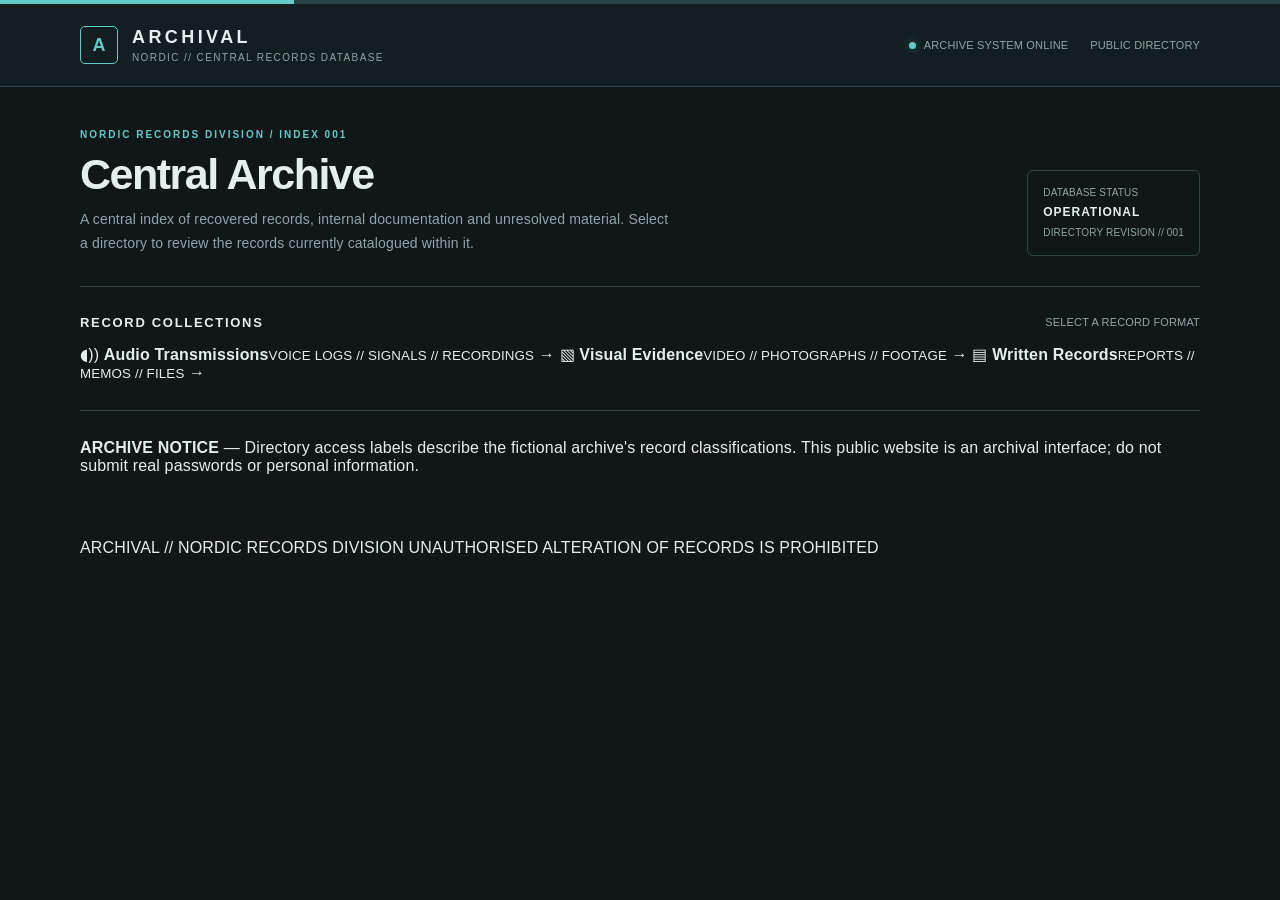
==== index.html @ d8615ce1 "Replace directory cards with media collections" ====
<!doctype html>
<html lang="en">
<head>
  <meta charset="utf-8">
  <meta name="viewport" content="width=device-width, initial-scale=1">
  <meta name="theme-color" content="#10191c">
  <meta name="description" content="ARCHIVAL — Nordic Central Records Database.">
  <title>ARCHIVAL — Nordic Central Records</title>
  <style>
    :root {
      color-scheme: dark;
      --bg: #101719;
      --panel: #172326;
      --panel-2: #1c2b2e;
      --line: #304447;
      --text: #e5eeee;
      --muted: #91a5a6;
      --cyan: #65c9c5;
      --cyan-soft: #a0e2dc;
      --red: #c96d68;
      --amber: #c7a875;
      --radius: 9px;
      font-family: Inter, "Segoe UI", Arial, sans-serif;
    }
    * { box-sizing: border-box; }
    body {
      margin: 0;
      min-height: 100vh;
      background: var(--bg);
      color: var(--text);
      letter-spacing: .01em;
    }
    a { color: inherit; text-decoration: none; }
    .topline { height: 4px; background: linear-gradient(90deg, var(--cyan) 0 23%, #284447 23% 100%); }
    header {
      border-bottom: 1px solid var(--line);
      background: #131e21;
    }
    .header-inner, main, footer { width: min(1120px, calc(100% - 44px)); margin: 0 auto; }
    .header-inner {
      min-height: 82px; display: flex; align-items: center;
      justify-content: space-between; gap: 24px;
    }
    .brand { display: flex; align-items: center; gap: 14px; }
    .brand-mark {
      width: 38px; height: 38px; display: grid; place-items: center;
      border: 1px solid var(--cyan); color: var(--cyan);
      font-size: 18px; font-weight: 700; border-radius: 5px;
    }
    .brand-name { font-size: 18px; font-weight: 700; letter-spacing: .19em; }
    .brand-sub { margin-top: 4px; color: var(--muted); font-size: 10px; letter-spacing: .14em; }
    .header-meta { display: flex; align-items: center; gap: 22px; color: var(--muted); font-size: 11px; }
    .status-dot { display: inline-block; width: 7px; height: 7px; border-radius: 50%; background: var(--cyan); margin-right: 8px; box-shadow: 0 0 8px #65c9c566; }
    main { padding: 42px 0 64px; }
    .eyebrow { color: var(--cyan); font-size: 10px; font-weight: 700; letter-spacing: .2em; text-transform: uppercase; }
    .intro { display: flex; justify-content: space-between; align-items: end; gap: 30px; margin-bottom: 30px; }
    h1 { margin: 10px 0 9px; font-size: clamp(30px, 5vw, 43px); font-weight: 600; letter-spacing: -.035em; }
    .intro p { max-width: 600px; margin: 0; color: var(--muted); font-size: 14px; line-height: 1.7; }
    .index-stamp { min-width: 155px; padding: 13px 15px; border: 1px solid var(--line); border-radius: 6px; color: var(--muted); font-size: 10px; line-height: 1.8; }
    .index-stamp strong { display: block; color: var(--text); font-size: 12px; letter-spacing: .08em; }
    .rule { height: 1px; background: var(--line); margin: 28px 0; }
    .section-heading { display: flex; justify-content: space-between; align-items: center; gap: 20px; margin-bottom: 15px; }
    h2 { margin: 0; font-size: 13px; font-weight: 650; letter-spacing: .13em; text-transform: uppercase; }
    .section-note { color: var(--muted); font-size: 11px; }
    @media (max-width: 760px) {
      .intro { align-items: start; flex-direction: column; }
      .format-grid { grid-template-columns: 1fr; }
      .header-meta { gap: 10px; }
      .header-meta .meta-extra { display: none; }
    }
    @media (max-width: 440px) {
      .header-inner, main, footer { width: min(100% - 28px, 1120px); }
      .header-inner { min-height: 72px; }
      .brand-name { font-size: 15px; }
      .brand-sub { font-size: 8px; }
      main { padding-top: 30px; }
      footer { flex-direction: column; }
    }
  </style>
</head>
<body>
  <div class="topline"></div>
  <header>
    <div class="header-inner">
      <a class="brand" href="./" aria-label="ARCHIVAL home">
        <div class="brand-mark">A</div>
        <div>
          <div class="brand-name">ARCHIVAL</div>
          <div class="brand-sub">NORDIC // CENTRAL RECORDS DATABASE</div>
        </div>
      </a>
      <div class="header-meta">
        <span><i class="status-dot"></i>ARCHIVE SYSTEM ONLINE</span>
        <span class="meta-extra">PUBLIC DIRECTORY</span>
      </div>
    </div>
  </header>

  <main>
    <section class="intro">
      <div>
        <div class="eyebrow">Nordic records division / index 001</div>
        <h1>Central Archive</h1>
        <p>A central index of recovered records, internal documentation and unresolved material. Select a directory to review the records currently catalogued within it.</p>
      </div>
      <div class="index-stamp">
        DATABASE STATUS
        <strong>OPERATIONAL</strong>
        DIRECTORY REVISION // 001
      </div>
    </section>

    <div class="rule"></div>

    <section aria-labelledby="formats-title">
      <div class="section-heading">
        <h2 id="formats-title">Record collections</h2>
        <span class="section-note">SELECT A RECORD FORMAT</span>
      </div>
      <div class="format-grid">
        <a class="format-button" href="audio/">
          <span class="format-symbol" aria-hidden="true">◖))</span>
          <span class="format-copy"><strong>Audio Transmissions</strong><small>VOICE LOGS // SIGNALS // RECORDINGS</small></span>
          <span class="format-arrow">→</span>
        </a>
        <a class="format-button" href="visual/">
          <span class="format-symbol" aria-hidden="true">▧</span>
          <span class="format-copy"><strong>Visual Evidence</strong><small>VIDEO // PHOTOGRAPHS // FOOTAGE</small></span>
          <span class="format-arrow">→</span>
        </a>
        <a class="format-button" href="documents/">
          <span class="format-symbol" aria-hidden="true">▤</span>
          <span class="format-copy"><strong>Written Records</strong><small>REPORTS // MEMOS // FILES</small></span>
          <span class="format-arrow">→</span>
        </a>
      </div>
    </section>

    <div class="rule"></div>

    <div class="notice">
      <strong>ARCHIVE NOTICE</strong> — Directory access labels describe the fictional archive's record classifications. This public website is an archival interface; do not submit real passwords or personal information.
    </div>
  </main>

  <footer>
    <span>ARCHIVAL // NORDIC RECORDS DIVISION</span>
    <span>UNAUTHORISED ALTERATION OF RECORDS IS PROHIBITED</span>
  </footer>

</body>
</html>
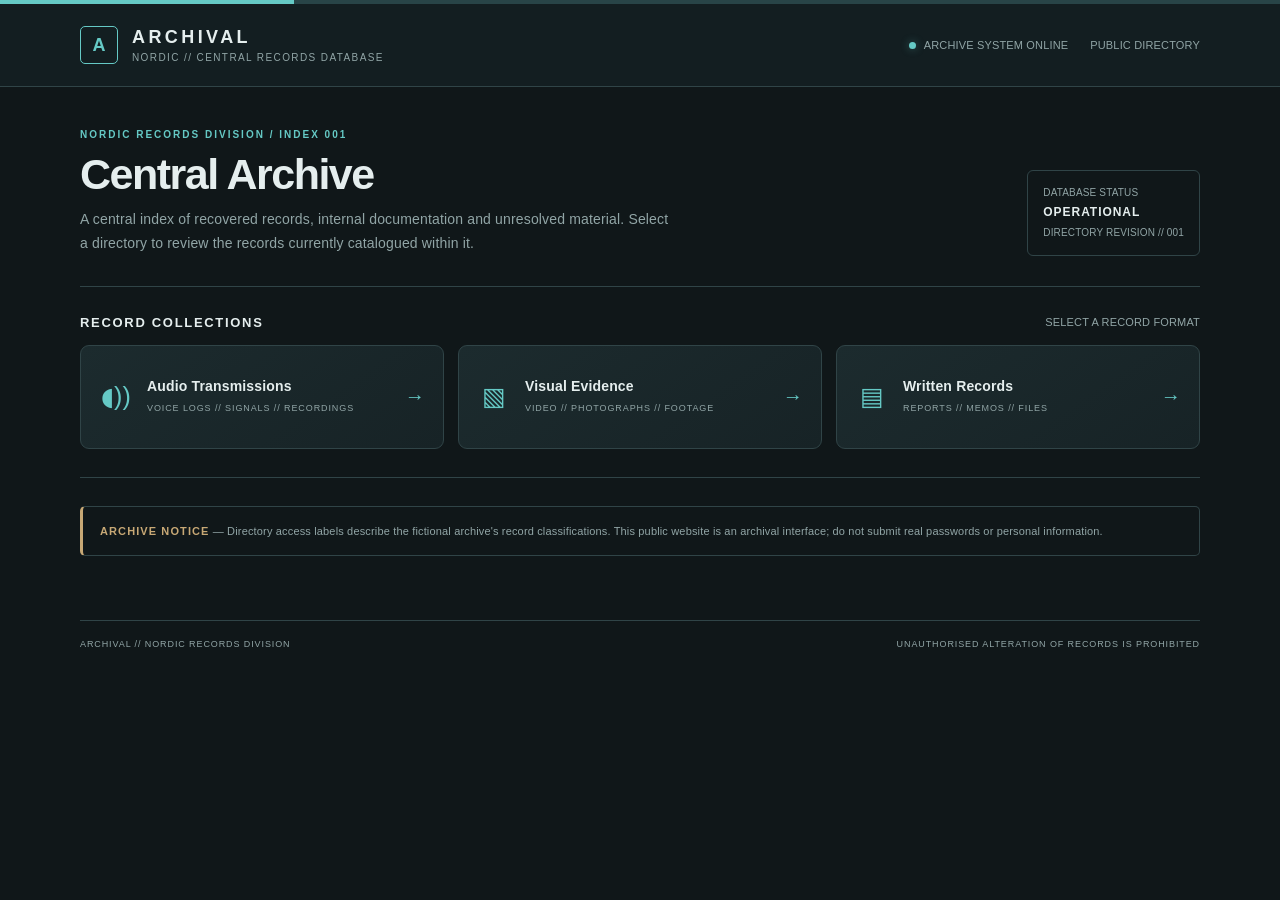
==== commit 6c0561c1: "Improve responsive layout for phones, tablets and desktops" ====
--- a/index.html
+++ b/index.html
@@ -2,7 +2,7 @@
 <html lang="en">
 <head>
   <meta charset="utf-8">
-  <meta name="viewport" content="width=device-width, initial-scale=1">
+  <meta name="viewport" content="width=device-width, initial-scale=1, viewport-fit=cover">
   <meta name="theme-color" content="#10191c">
   <meta name="description" content="ARCHIVAL — Nordic Central Records Database.">
   <title>ARCHIVAL — Nordic Central Records</title>
@@ -23,14 +23,18 @@
       font-family: Inter, "Segoe UI", Arial, sans-serif;
     }
     * { box-sizing: border-box; }
+    html { min-width: 320px; -webkit-text-size-adjust: 100%; text-size-adjust: 100%; }
     body {
       margin: 0;
       min-height: 100vh;
+      min-height: 100svh;
       background: var(--bg);
       color: var(--text);
       letter-spacing: .01em;
+      overflow-x: hidden;
     }
     a { color: inherit; text-decoration: none; }
+    a:focus-visible { outline: 3px solid var(--cyan-soft); outline-offset: 4px; }
     .topline { height: 4px; background: linear-gradient(90deg, var(--cyan) 0 23%, #284447 23% 100%); }
     header {
       border-bottom: 1px solid var(--line);
@@ -41,15 +45,15 @@
       min-height: 82px; display: flex; align-items: center;
       justify-content: space-between; gap: 24px;
     }
-    .brand { display: flex; align-items: center; gap: 14px; }
+    .brand { display: flex; align-items: center; gap: 14px; min-width: 0; }
     .brand-mark {
-      width: 38px; height: 38px; display: grid; place-items: center;
+      width: 38px; height: 38px; flex: 0 0 38px; display: grid; place-items: center;
       border: 1px solid var(--cyan); color: var(--cyan);
       font-size: 18px; font-weight: 700; border-radius: 5px;
     }
     .brand-name { font-size: 18px; font-weight: 700; letter-spacing: .19em; }
     .brand-sub { margin-top: 4px; color: var(--muted); font-size: 10px; letter-spacing: .14em; }
-    .header-meta { display: flex; align-items: center; gap: 22px; color: var(--muted); font-size: 11px; }
+    .header-meta { display: flex; align-items: center; gap: 22px; color: var(--muted); font-size: 11px; white-space: nowrap; }
     .status-dot { display: inline-block; width: 7px; height: 7px; border-radius: 50%; background: var(--cyan); margin-right: 8px; box-shadow: 0 0 8px #65c9c566; }
     main { padding: 42px 0 64px; }
     .eyebrow { color: var(--cyan); font-size: 10px; font-weight: 700; letter-spacing: .2em; text-transform: uppercase; }
@@ -61,20 +65,78 @@
     .rule { height: 1px; background: var(--line); margin: 28px 0; }
     .section-heading { display: flex; justify-content: space-between; align-items: center; gap: 20px; margin-bottom: 15px; }
     h2 { margin: 0; font-size: 13px; font-weight: 650; letter-spacing: .13em; text-transform: uppercase; }
-    .section-note { color: var(--muted); font-size: 11px; }
+    .section-note { color: var(--muted); font-size: 11px; text-align: right; }
+    .format-grid {
+      display: grid;
+      grid-template-columns: repeat(3, minmax(0, 1fr));
+      gap: 14px;
+    }
+    .format-button {
+      min-width: 0;
+      min-height: 104px;
+      display: flex;
+      align-items: center;
+      gap: 14px;
+      padding: 20px 18px;
+      border: 1px solid var(--line);
+      border-radius: var(--radius);
+      background: linear-gradient(145deg, var(--panel-2), var(--panel));
+      transition: border-color .18s ease, background-color .18s ease, transform .18s ease;
+      touch-action: manipulation;
+      -webkit-tap-highlight-color: #65c9c522;
+    }
+    .format-button:hover { border-color: var(--cyan); background: #1d3032; transform: translateY(-2px); }
+    .format-symbol { flex: 0 0 34px; color: var(--cyan); font-size: 25px; text-align: center; }
+    .format-copy { display: flex; flex: 1 1 auto; min-width: 0; flex-direction: column; gap: 7px; }
+    .format-copy strong { font-size: 14px; font-weight: 650; line-height: 1.3; }
+    .format-copy small { color: var(--muted); font-size: 9px; letter-spacing: .1em; line-height: 1.5; overflow-wrap: anywhere; }
+    .format-arrow { color: var(--cyan); font-size: 20px; flex: 0 0 auto; }
+    .notice {
+      padding: 15px 17px;
+      border: 1px solid var(--line);
+      border-left: 3px solid var(--amber);
+      border-radius: 5px;
+      color: var(--muted);
+      font-size: 11px;
+      line-height: 1.7;
+      overflow-wrap: anywhere;
+    }
+    .notice strong { color: var(--amber); letter-spacing: .1em; }
+    footer {
+      display: flex; justify-content: space-between; gap: 18px;
+      padding: 18px 0 24px; border-top: 1px solid var(--line);
+      color: var(--muted); font-size: 9px; letter-spacing: .1em;
+    }
+    @media (min-width: 761px) and (max-width: 980px) {
+      .format-grid { grid-template-columns: repeat(2, minmax(0, 1fr)); }
+      .format-button:last-child { grid-column: 1 / -1; }
+    }
     @media (max-width: 760px) {
       .intro { align-items: start; flex-direction: column; }
       .format-grid { grid-template-columns: 1fr; }
       .header-meta { gap: 10px; }
       .header-meta .meta-extra { display: none; }
+      .format-button { min-height: 88px; }
     }
     @media (max-width: 440px) {
       .header-inner, main, footer { width: min(100% - 28px, 1120px); }
-      .header-inner { min-height: 72px; }
+      .header-inner { min-height: 72px; gap: 10px; }
+      .brand { gap: 10px; }
+      .brand-mark { width: 34px; height: 34px; flex-basis: 34px; }
       .brand-name { font-size: 15px; }
-      .brand-sub { font-size: 8px; }
+      .brand-sub { font-size: 8px; letter-spacing: .08em; }
+      .header-meta { font-size: 9px; }
       main { padding-top: 30px; }
-      footer { flex-direction: column; }
+      .section-heading { align-items: flex-start; flex-direction: column; gap: 7px; }
+      .section-note { text-align: left; }
+      .format-button { padding: 17px 14px; gap: 11px; }
+      footer { flex-direction: column; line-height: 1.6; }
+    }
+    @media (hover: none) {
+      .format-button:hover { transform: none; }
+    }
+    @media (prefers-reduced-motion: reduce) {
+      *, *::before, *::after { scroll-behavior: auto !important; transition-duration: .01ms !important; animation-duration: .01ms !important; animation-iteration-count: 1 !important; }
     }
   </style>
 </head>
@@ -121,17 +183,17 @@
         <a class="format-button" href="audio/">
           <span class="format-symbol" aria-hidden="true">◖))</span>
           <span class="format-copy"><strong>Audio Transmissions</strong><small>VOICE LOGS // SIGNALS // RECORDINGS</small></span>
-          <span class="format-arrow">→</span>
+          <span class="format-arrow" aria-hidden="true">→</span>
         </a>
         <a class="format-button" href="visual/">
           <span class="format-symbol" aria-hidden="true">▧</span>
           <span class="format-copy"><strong>Visual Evidence</strong><small>VIDEO // PHOTOGRAPHS // FOOTAGE</small></span>
-          <span class="format-arrow">→</span>
+          <span class="format-arrow" aria-hidden="true">→</span>
         </a>
         <a class="format-button" href="documents/">
           <span class="format-symbol" aria-hidden="true">▤</span>
           <span class="format-copy"><strong>Written Records</strong><small>REPORTS // MEMOS // FILES</small></span>
-          <span class="format-arrow">→</span>
+          <span class="format-arrow" aria-hidden="true">→</span>
         </a>
       </div>
     </section>
@@ -147,6 +209,5 @@
     <span>ARCHIVAL // NORDIC RECORDS DIVISION</span>
     <span>UNAUTHORISED ALTERATION OF RECORDS IS PROHIBITED</span>
   </footer>
-
 </body>
-</html>
+</html>
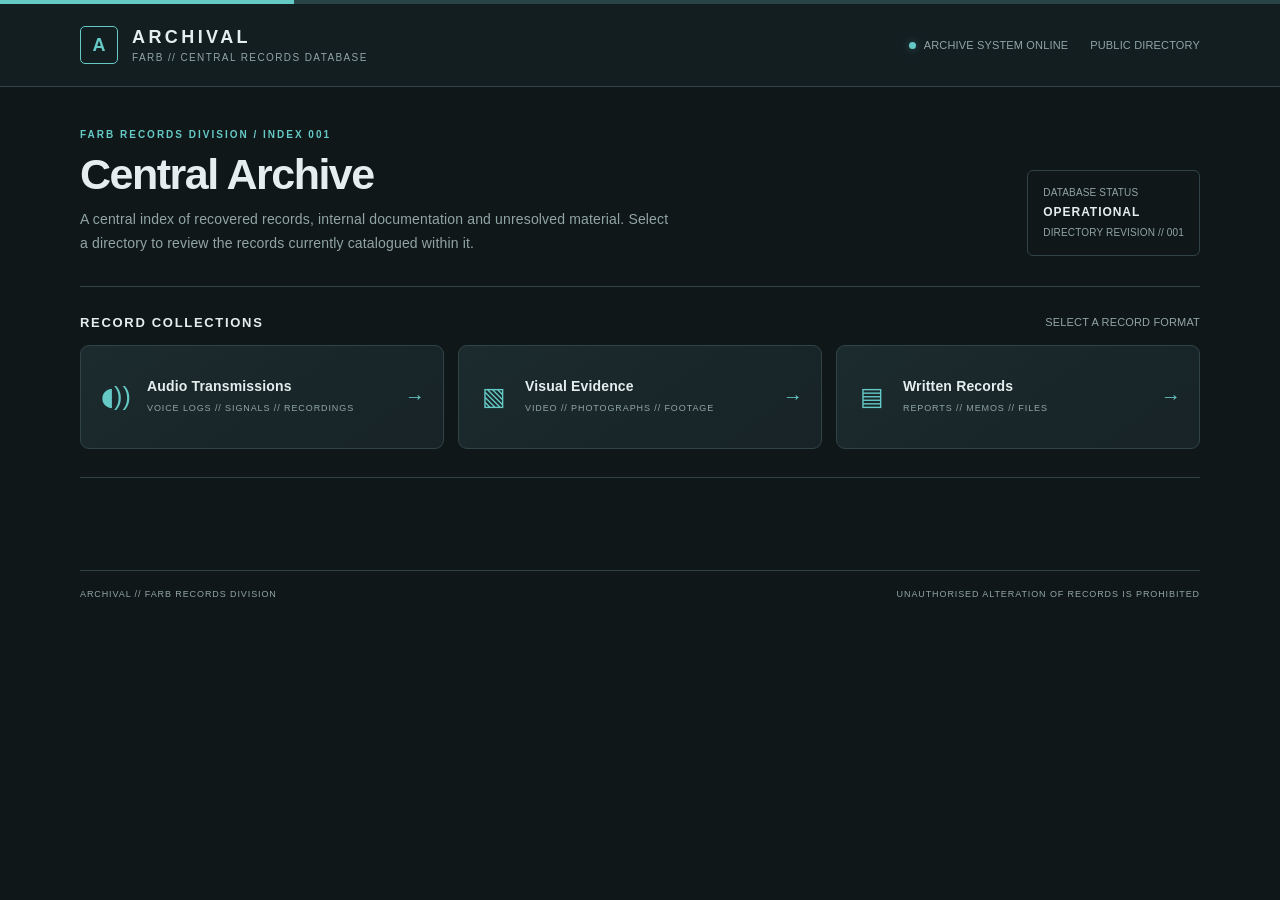
==== commit a51acd15: "Use FARB naming and remove public disclaimer" ====
--- a/index.html
+++ b/index.html
@@ -4,8 +4,8 @@
   <meta charset="utf-8">
   <meta name="viewport" content="width=device-width, initial-scale=1, viewport-fit=cover">
   <meta name="theme-color" content="#10191c">
-  <meta name="description" content="ARCHIVAL — Nordic Central Records Database.">
-  <title>ARCHIVAL — Nordic Central Records</title>
+  <meta name="description" content="ARCHIVAL — FARB Central Records Database.">
+  <title>ARCHIVAL — FARB Central Records</title>
   <style>
     :root {
       color-scheme: dark;
@@ -148,7 +148,7 @@
         <div class="brand-mark">A</div>
         <div>
           <div class="brand-name">ARCHIVAL</div>
-          <div class="brand-sub">NORDIC // CENTRAL RECORDS DATABASE</div>
+          <div class="brand-sub">FARB // CENTRAL RECORDS DATABASE</div>
         </div>
       </a>
       <div class="header-meta">
@@ -161,7 +161,7 @@
   <main>
     <section class="intro">
       <div>
-        <div class="eyebrow">Nordic records division / index 001</div>
+        <div class="eyebrow">FARB records division / index 001</div>
         <h1>Central Archive</h1>
         <p>A central index of recovered records, internal documentation and unresolved material. Select a directory to review the records currently catalogued within it.</p>
       </div>
@@ -198,15 +198,10 @@
       </div>
     </section>
 
-    <div class="rule"></div>
-
-    <div class="notice">
-      <strong>ARCHIVE NOTICE</strong> — Directory access labels describe the fictional archive's record classifications. This public website is an archival interface; do not submit real passwords or personal information.
-    </div>
-  </main>
+    <div class="rule"></div></main>
 
   <footer>
-    <span>ARCHIVAL // NORDIC RECORDS DIVISION</span>
+    <span>ARCHIVAL // FARB RECORDS DIVISION</span>
     <span>UNAUTHORISED ALTERATION OF RECORDS IS PROHIBITED</span>
   </footer>
 </body>
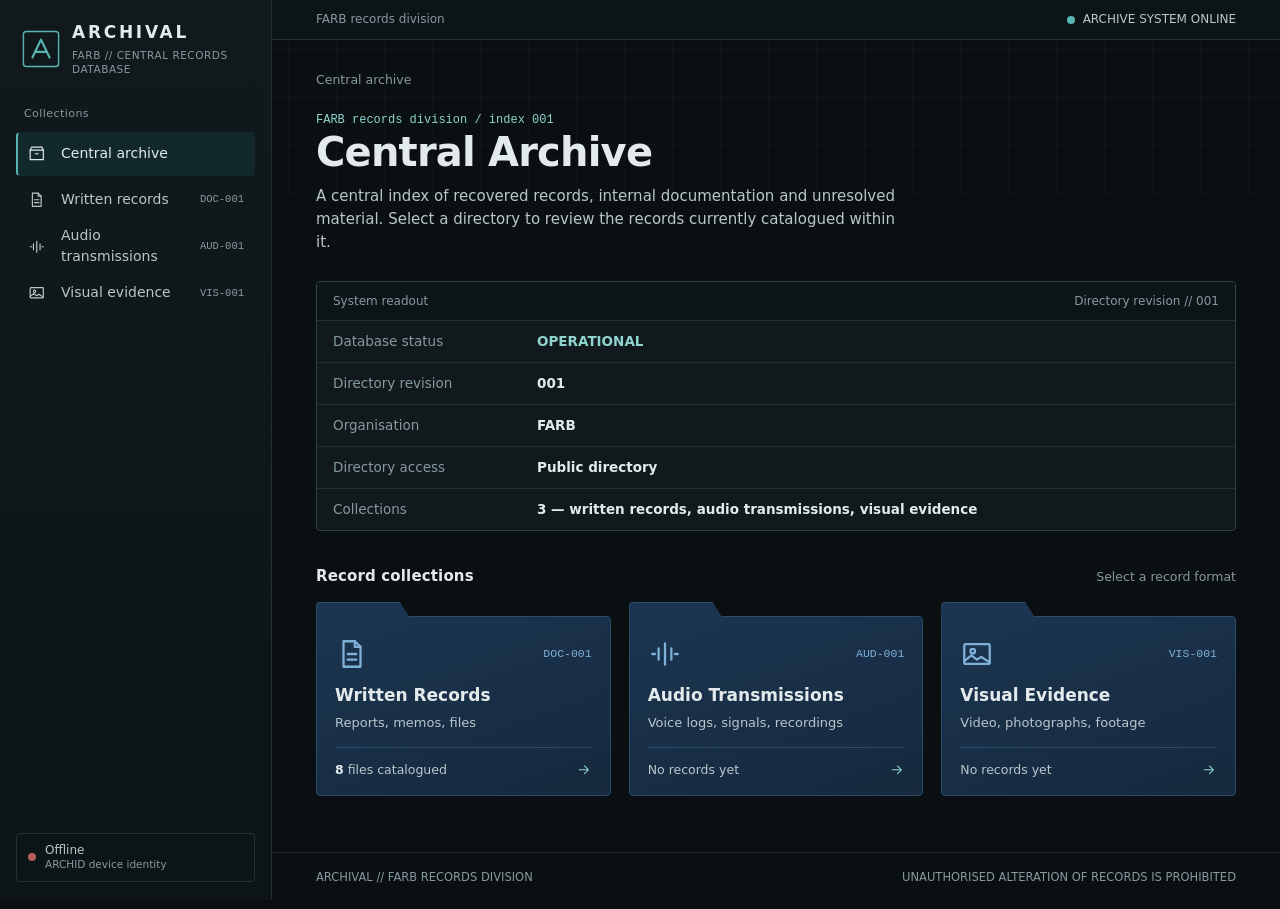
==== commit edaa61b3: "Redesign ARCHIVAL as a classified records-management console Shared design system (assets/css/archiv" ====
--- a/index.html
+++ b/index.html
@@ -1,208 +1,82 @@
 <!doctype html>
 <html lang="en">
 <head>
-  <meta charset="utf-8">
-  <meta name="viewport" content="width=device-width, initial-scale=1, viewport-fit=cover">
-  <meta name="theme-color" content="#10191c">
-  <meta name="description" content="ARCHIVAL — FARB Central Records Database.">
-  <title>ARCHIVAL — FARB Central Records</title>
-  <style>
-    :root {
-      color-scheme: dark;
-      --bg: #101719;
-      --panel: #172326;
-      --panel-2: #1c2b2e;
-      --line: #304447;
-      --text: #e5eeee;
-      --muted: #91a5a6;
-      --cyan: #65c9c5;
-      --cyan-soft: #a0e2dc;
-      --red: #c96d68;
-      --amber: #c7a875;
-      --radius: 9px;
-      font-family: Inter, "Segoe UI", Arial, sans-serif;
-    }
-    * { box-sizing: border-box; }
-    html { min-width: 320px; -webkit-text-size-adjust: 100%; text-size-adjust: 100%; }
-    body {
-      margin: 0;
-      min-height: 100vh;
-      min-height: 100svh;
-      background: var(--bg);
-      color: var(--text);
-      letter-spacing: .01em;
-      overflow-x: hidden;
-    }
-    a { color: inherit; text-decoration: none; }
-    a:focus-visible { outline: 3px solid var(--cyan-soft); outline-offset: 4px; }
-    .topline { height: 4px; background: linear-gradient(90deg, var(--cyan) 0 23%, #284447 23% 100%); }
-    header {
-      border-bottom: 1px solid var(--line);
-      background: #131e21;
-    }
-    .header-inner, main, footer { width: min(1120px, calc(100% - 44px)); margin: 0 auto; }
-    .header-inner {
-      min-height: 82px; display: flex; align-items: center;
-      justify-content: space-between; gap: 24px;
-    }
-    .brand { display: flex; align-items: center; gap: 14px; min-width: 0; }
-    .brand-mark {
-      width: 38px; height: 38px; flex: 0 0 38px; display: grid; place-items: center;
-      border: 1px solid var(--cyan); color: var(--cyan);
-      font-size: 18px; font-weight: 700; border-radius: 5px;
-    }
-    .brand-name { font-size: 18px; font-weight: 700; letter-spacing: .19em; }
-    .brand-sub { margin-top: 4px; color: var(--muted); font-size: 10px; letter-spacing: .14em; }
-    .header-meta { display: flex; align-items: center; gap: 22px; color: var(--muted); font-size: 11px; white-space: nowrap; }
-    .status-dot { display: inline-block; width: 7px; height: 7px; border-radius: 50%; background: var(--cyan); margin-right: 8px; box-shadow: 0 0 8px #65c9c566; }
-    main { padding: 42px 0 64px; }
-    .eyebrow { color: var(--cyan); font-size: 10px; font-weight: 700; letter-spacing: .2em; text-transform: uppercase; }
-    .intro { display: flex; justify-content: space-between; align-items: end; gap: 30px; margin-bottom: 30px; }
-    h1 { margin: 10px 0 9px; font-size: clamp(30px, 5vw, 43px); font-weight: 600; letter-spacing: -.035em; }
-    .intro p { max-width: 600px; margin: 0; color: var(--muted); font-size: 14px; line-height: 1.7; }
-    .index-stamp { min-width: 155px; padding: 13px 15px; border: 1px solid var(--line); border-radius: 6px; color: var(--muted); font-size: 10px; line-height: 1.8; }
-    .index-stamp strong { display: block; color: var(--text); font-size: 12px; letter-spacing: .08em; }
-    .rule { height: 1px; background: var(--line); margin: 28px 0; }
-    .section-heading { display: flex; justify-content: space-between; align-items: center; gap: 20px; margin-bottom: 15px; }
-    h2 { margin: 0; font-size: 13px; font-weight: 650; letter-spacing: .13em; text-transform: uppercase; }
-    .section-note { color: var(--muted); font-size: 11px; text-align: right; }
-    .format-grid {
-      display: grid;
-      grid-template-columns: repeat(3, minmax(0, 1fr));
-      gap: 14px;
-    }
-    .format-button {
-      min-width: 0;
-      min-height: 104px;
-      display: flex;
-      align-items: center;
-      gap: 14px;
-      padding: 20px 18px;
-      border: 1px solid var(--line);
-      border-radius: var(--radius);
-      background: linear-gradient(145deg, var(--panel-2), var(--panel));
-      transition: border-color .18s ease, background-color .18s ease, transform .18s ease;
-      touch-action: manipulation;
-      -webkit-tap-highlight-color: #65c9c522;
-    }
-    .format-button:hover { border-color: var(--cyan); background: #1d3032; transform: translateY(-2px); }
-    .format-symbol { flex: 0 0 34px; color: var(--cyan); font-size: 25px; text-align: center; }
-    .format-copy { display: flex; flex: 1 1 auto; min-width: 0; flex-direction: column; gap: 7px; }
-    .format-copy strong { font-size: 14px; font-weight: 650; line-height: 1.3; }
-    .format-copy small { color: var(--muted); font-size: 9px; letter-spacing: .1em; line-height: 1.5; overflow-wrap: anywhere; }
-    .format-arrow { color: var(--cyan); font-size: 20px; flex: 0 0 auto; }
-    .notice {
-      padding: 15px 17px;
-      border: 1px solid var(--line);
-      border-left: 3px solid var(--amber);
-      border-radius: 5px;
-      color: var(--muted);
-      font-size: 11px;
-      line-height: 1.7;
-      overflow-wrap: anywhere;
-    }
-    .notice strong { color: var(--amber); letter-spacing: .1em; }
-    footer {
-      display: flex; justify-content: space-between; gap: 18px;
-      padding: 18px 0 24px; border-top: 1px solid var(--line);
-      color: var(--muted); font-size: 9px; letter-spacing: .1em;
-    }
-    @media (min-width: 761px) and (max-width: 980px) {
-      .format-grid { grid-template-columns: repeat(2, minmax(0, 1fr)); }
-      .format-button:last-child { grid-column: 1 / -1; }
-    }
-    @media (max-width: 760px) {
-      .intro { align-items: start; flex-direction: column; }
-      .format-grid { grid-template-columns: 1fr; }
-      .header-meta { gap: 10px; }
-      .header-meta .meta-extra { display: none; }
-      .format-button { min-height: 88px; }
-    }
-    @media (max-width: 440px) {
-      .header-inner, main, footer { width: min(100% - 28px, 1120px); }
-      .header-inner { min-height: 72px; gap: 10px; }
-      .brand { gap: 10px; }
-      .brand-mark { width: 34px; height: 34px; flex-basis: 34px; }
-      .brand-name { font-size: 15px; }
-      .brand-sub { font-size: 8px; letter-spacing: .08em; }
-      .header-meta { font-size: 9px; }
-      main { padding-top: 30px; }
-      .section-heading { align-items: flex-start; flex-direction: column; gap: 7px; }
-      .section-note { text-align: left; }
-      .format-button { padding: 17px 14px; gap: 11px; }
-      footer { flex-direction: column; line-height: 1.6; }
-    }
-    @media (hover: none) {
-      .format-button:hover { transform: none; }
-    }
-    @media (prefers-reduced-motion: reduce) {
-      *, *::before, *::after { scroll-behavior: auto !important; transition-duration: .01ms !important; animation-duration: .01ms !important; animation-iteration-count: 1 !important; }
-    }
-  </style>
+<meta charset="utf-8">
+<meta name="viewport" content="width=device-width, initial-scale=1, viewport-fit=cover">
+<meta name="theme-color" content="#0a0f11">
+<meta name="description" content="ARCHIVAL — FARB Central Records Database.">
+<title>ARCHIVAL — FARB Central Records</title>
+<link rel="stylesheet" href="assets/css/archival.css">
 </head>
 <body>
-  <div class="topline"></div>
-  <header>
-    <div class="header-inner">
-      <a class="brand" href="./" aria-label="ARCHIVAL home">
-        <div class="brand-mark">A</div>
-        <div>
-          <div class="brand-name">ARCHIVAL</div>
-          <div class="brand-sub">FARB // CENTRAL RECORDS DATABASE</div>
-        </div>
-      </a>
-      <div class="header-meta">
-        <span><i class="status-dot"></i>ARCHIVE SYSTEM ONLINE</span>
-        <span class="meta-extra">PUBLIC DIRECTORY</span>
-      </div>
-    </div>
-  </header>
+<svg width="0" height="0" style="position:absolute" aria-hidden="true" focusable="false"><defs>
+<symbol id="i-mark" viewBox="0 0 40 40"><rect x="1.5" y="1.5" width="37" height="37" rx="3" fill="none" stroke="currentColor" stroke-width="1.5"/><path d="M11 29 20 10l9 19M14.5 23h11" fill="none" stroke="currentColor" stroke-width="2.2" stroke-linecap="round" stroke-linejoin="round"/></symbol>
+<symbol id="i-archive" viewBox="0 0 24 24"><path d="M3 7h18v13H3z"/><path d="M3 7l2-4h14l2 4"/><path d="M10 12h4"/></symbol>
+<symbol id="i-doc" viewBox="0 0 24 24"><path d="M6 3h8l4 4v14H6z"/><path d="M14 3v4h4"/><path d="M9 12h6M9 16h6"/></symbol>
+<symbol id="i-audio" viewBox="0 0 24 24"><path d="M3 12h2M7.5 8v8M12 4.5v15M16.5 8v8M21 12h-2"/></symbol>
+<symbol id="i-image" viewBox="0 0 24 24"><rect x="3" y="5" width="18" height="14" rx="1"/><circle cx="9" cy="10" r="1.6"/><path d="M3 17l5-4 4 3 3-2 6 4"/></symbol>
+<symbol id="i-search" viewBox="0 0 24 24"><circle cx="11" cy="11" r="6"/><path d="M16 16l5 5"/></symbol>
+<symbol id="i-open" viewBox="0 0 24 24"><path d="M9 5h10v10"/><path d="M19 5 8 16"/></symbol>
+<symbol id="i-go" viewBox="0 0 24 24"><path d="M5 12h14M13 6l6 6-6 6"/></symbol>
+</defs></svg>
+<div class="shell">
+<aside class="rail">
+<a class="brand" href="./" aria-label="ARCHIVAL home">
+<svg class="brand-mark" aria-hidden="true"><use href="#i-mark"/></svg>
+<span><span class="brand-name">ARCHIVAL</span><span class="brand-sub" style="display:block">FARB // CENTRAL RECORDS DATABASE</span></span>
+</a>
+<nav class="nav" aria-label="Archive collections">
+<p class="nav-label">Collections</p>
+<a href="./" aria-current="page"><svg class="icon" aria-hidden="true"><use href="#i-archive"/></svg><span>Central archive</span><span></span></a>
+<a href="documents/"><svg class="icon" aria-hidden="true"><use href="#i-doc"/></svg><span>Written records</span><span class="code">DOC-001</span></a>
+<a href="audio/"><svg class="icon" aria-hidden="true"><use href="#i-audio"/></svg><span>Audio transmissions</span><span class="code">AUD-001</span></a>
+<a href="visual/"><svg class="icon" aria-hidden="true"><use href="#i-image"/></svg><span>Visual evidence</span><span class="code">VIS-001</span></a>
+</nav>
+<div class="rail-foot">
+<div class="chip" data-archid-chip><span class="dot"></span><span><span data-archid-label>Connecting</span><small>ARCHID device identity</small></span></div>
+</div>
+</aside>
+<div class="stage">
+<div class="banner"><span class="hide-sm">FARB records division</span><span class="status"><span class="dot"></span>ARCHIVE SYSTEM ONLINE</span></div>
+<main class="main" id="main">
+<nav class="crumbs" aria-label="Breadcrumb"><span aria-current="page">Central archive</span></nav>
 
-  <main>
-    <section class="intro">
-      <div>
-        <div class="eyebrow">FARB records division / index 001</div>
-        <h1>Central Archive</h1>
-        <p>A central index of recovered records, internal documentation and unresolved material. Select a directory to review the records currently catalogued within it.</p>
-      </div>
-      <div class="index-stamp">
-        DATABASE STATUS
-        <strong>OPERATIONAL</strong>
-        DIRECTORY REVISION // 001
-      </div>
-    </section>
+<div class="record-no">FARB records division / index 001</div>
+<h1>Central Archive</h1>
+<p class="lede">A central index of recovered records, internal documentation and unresolved material. Select a directory to review the records currently catalogued within it.</p>
+<div class="readout" role="group" aria-label="System readout">
+<div class="readout-head"><span>System readout</span><span>Directory revision // 001</span></div>
+<div class="readout-row"><span class="k">Database status</span><span class="v ok">OPERATIONAL</span></div>
+<div class="readout-row"><span class="k">Directory revision</span><span class="v">001</span></div>
+<div class="readout-row"><span class="k">Organisation</span><span class="v">FARB</span></div>
+<div class="readout-row"><span class="k">Directory access</span><span class="v">Public directory</span></div>
+<div class="readout-row"><span class="k">Collections</span><span class="v">3 — written records, audio transmissions, visual evidence</span></div>
+</div>
+<div class="section-head"><h2>Record collections</h2><span class="note">Select a record format</span></div>
 
-    <div class="rule"></div>
+<div class="folders">
+<a class="folder" href="documents/">
+<span class="f-top"><svg class="icon f-icon" aria-hidden="true"><use href="#i-doc"/></svg><span class="f-code">DOC-001</span></span>
+<span><span class="f-name">Written Records</span><span class="f-desc" style="display:block">Reports, memos, files</span></span>
+<span class="f-meta"><span><strong>8</strong> files catalogued</span><svg class="icon go" aria-hidden="true"><use href="#i-go"/></svg></span>
+</a>
+<a class="folder" href="audio/">
+<span class="f-top"><svg class="icon f-icon" aria-hidden="true"><use href="#i-audio"/></svg><span class="f-code">AUD-001</span></span>
+<span><span class="f-name">Audio Transmissions</span><span class="f-desc" style="display:block">Voice logs, signals, recordings</span></span>
+<span class="f-meta"><span>No records yet</span><svg class="icon go" aria-hidden="true"><use href="#i-go"/></svg></span>
+</a>
+<a class="folder" href="visual/">
+<span class="f-top"><svg class="icon f-icon" aria-hidden="true"><use href="#i-image"/></svg><span class="f-code">VIS-001</span></span>
+<span><span class="f-name">Visual Evidence</span><span class="f-desc" style="display:block">Video, photographs, footage</span></span>
+<span class="f-meta"><span>No records yet</span><svg class="icon go" aria-hidden="true"><use href="#i-go"/></svg></span>
+</a>
+</div>
 
-    <section aria-labelledby="formats-title">
-      <div class="section-heading">
-        <h2 id="formats-title">Record collections</h2>
-        <span class="section-note">SELECT A RECORD FORMAT</span>
-      </div>
-      <div class="format-grid">
-        <a class="format-button" href="audio/">
-          <span class="format-symbol" aria-hidden="true">◖))</span>
-          <span class="format-copy"><strong>Audio Transmissions</strong><small>VOICE LOGS // SIGNALS // RECORDINGS</small></span>
-          <span class="format-arrow" aria-hidden="true">→</span>
-        </a>
-        <a class="format-button" href="visual/">
-          <span class="format-symbol" aria-hidden="true">▧</span>
-          <span class="format-copy"><strong>Visual Evidence</strong><small>VIDEO // PHOTOGRAPHS // FOOTAGE</small></span>
-          <span class="format-arrow" aria-hidden="true">→</span>
-        </a>
-        <a class="format-button" href="documents/">
-          <span class="format-symbol" aria-hidden="true">▤</span>
-          <span class="format-copy"><strong>Written Records</strong><small>REPORTS // MEMOS // FILES</small></span>
-          <span class="format-arrow" aria-hidden="true">→</span>
-        </a>
-      </div>
-    </section>
-
-    <div class="rule"></div></main>
-
-  <footer>
-    <span>ARCHIVAL // FARB RECORDS DIVISION</span>
-    <span>UNAUTHORISED ALTERATION OF RECORDS IS PROHIBITED</span>
-  </footer>
+</main>
+<footer class="foot"><span>ARCHIVAL // FARB RECORDS DIVISION</span><span>UNAUTHORISED ALTERATION OF RECORDS IS PROHIBITED</span></footer>
+</div>
+</div>
+<script src="./assets/js/archid.js"></script>
+<script src="./assets/js/archival-ui.js"></script>
 </body>
-</html>+</html>
--- a/assets/css/archival.css
+++ b/assets/css/archival.css
@@ -0,0 +1,477 @@
+/* ARCHIVAL design system — shared by every page.
+   Tokens first, then shell, then components, then section-specific rules. */
+
+:root {
+  color-scheme: dark;
+  --ink: #0a0f11;
+  --ink-2: #0d1417;
+  --slate: #11191c;
+  --slate-2: #151f23;
+  --line: #223035;
+  --line-2: #2f434a;
+  --folder: #16293d;
+  --folder-2: #1b3550;
+  --folder-edge: #2b4c6e;
+  --folder-hi: #7fb0d8;
+  --text: #e3eaec;
+  --text-2: #b9c6ca;
+  --muted: #8799a0;
+  --cyan: #58b4b0;
+  --cyan-2: #8fd3cf;
+  --cyan-bg: #12292b;
+  --red: #b4605a;
+  --red-2: #d58f89;
+  --red-bg: #261615;
+  --radius: 4px;
+  --rail: 272px;
+  --font: Bahnschrift, "Segoe UI Variable Text", "Segoe UI", "SF Pro Text", system-ui, -apple-system, "Helvetica Neue", Arial, sans-serif;
+  --mono: ui-monospace, "SF Mono", "Cascadia Mono", Consolas, "Liberation Mono", monospace;
+  font-family: var(--font);
+}
+
+* { box-sizing: border-box; }
+html { min-width: 320px; -webkit-text-size-adjust: 100%; text-size-adjust: 100%; scroll-padding-top: 16px; }
+body {
+  margin: 0;
+  min-height: 100vh;
+  min-height: 100svh;
+  background:
+    linear-gradient(var(--ink), var(--ink)) padding-box,
+    var(--ink);
+  background-color: var(--ink);
+  color: var(--text);
+  font-size: 15px;
+  line-height: 1.55;
+  overflow-x: hidden;
+}
+body::before {
+  /* faint registration grid, fixed behind everything */
+  content: "";
+  position: fixed;
+  inset: 0;
+  z-index: -1;
+  pointer-events: none;
+  background-image:
+    linear-gradient(to right, #ffffff08 1px, transparent 1px),
+    linear-gradient(to bottom, #ffffff08 1px, transparent 1px);
+  background-size: 48px 48px;
+  mask-image: linear-gradient(to bottom, #000 0, transparent 70%);
+  -webkit-mask-image: linear-gradient(to bottom, #000 0, transparent 70%);
+}
+a { color: inherit; text-decoration: none; }
+button, input { font: inherit; color: inherit; }
+:focus-visible { outline: 2px solid var(--cyan-2); outline-offset: 3px; }
+.sr-only { position: absolute; width: 1px; height: 1px; margin: -1px; padding: 0; overflow: hidden; clip: rect(0 0 0 0); white-space: nowrap; border: 0; }
+.icon { width: 1.25em; height: 1.25em; flex: 0 0 auto; fill: none; stroke: currentColor; stroke-width: 1.6; stroke-linecap: round; stroke-linejoin: round; }
+
+/* ---------- Shell ---------- */
+.shell { display: grid; grid-template-columns: var(--rail) minmax(0, 1fr); min-height: 100vh; min-height: 100svh; }
+
+.rail {
+  position: sticky;
+  top: 0;
+  align-self: start;
+  height: 100vh;
+  height: 100svh;
+  display: flex;
+  flex-direction: column;
+  gap: 28px;
+  padding: 22px 16px 18px;
+  border-right: 1px solid var(--line);
+  background: linear-gradient(180deg, var(--slate), var(--ink-2));
+}
+.brand { display: flex; align-items: center; gap: 12px; min-width: 0; padding: 0 6px; }
+.brand-mark { width: 38px; height: 38px; flex: 0 0 38px; color: var(--cyan); }
+.brand-name { font-size: 17px; font-weight: 700; letter-spacing: .16em; line-height: 1.1; }
+.brand-sub { margin-top: 4px; color: var(--muted); font-size: 10.5px; letter-spacing: .05em; line-height: 1.3; }
+
+.nav { display: flex; flex-direction: column; gap: 2px; }
+.nav-label { margin: 0 8px 8px; color: var(--muted); font-size: 11px; letter-spacing: .04em; }
+.nav a {
+  display: grid;
+  grid-template-columns: 22px 1fr auto;
+  align-items: center;
+  gap: 11px;
+  min-height: 44px;
+  padding: 0 10px;
+  border: 1px solid transparent;
+  border-left: 2px solid transparent;
+  border-radius: var(--radius);
+  color: var(--text-2);
+  font-size: 14px;
+  transition: background-color .15s, border-color .15s, color .15s;
+}
+.nav a:hover { background: var(--slate-2); color: var(--text); }
+.nav a[aria-current="page"] { background: var(--cyan-bg); border-left-color: var(--cyan); color: var(--text); }
+.nav .code { color: var(--muted); font-family: var(--mono); font-size: 10.5px; }
+
+.rail-foot { margin-top: auto; display: grid; gap: 10px; }
+.chip {
+  display: flex;
+  align-items: center;
+  gap: 9px;
+  padding: 9px 11px;
+  border: 1px solid var(--line);
+  border-radius: var(--radius);
+  background: var(--ink-2);
+  color: var(--text-2);
+  font-size: 12px;
+  line-height: 1.3;
+}
+.chip small { display: block; color: var(--muted); font-size: 10.5px; }
+.dot { width: 8px; height: 8px; flex: 0 0 8px; border-radius: 50%; background: var(--muted); }
+.dot.ok { background: var(--cyan); }
+.dot.warn { background: var(--red); }
+
+.stage { min-width: 0; display: flex; flex-direction: column; }
+.banner {
+  display: flex;
+  align-items: center;
+  justify-content: space-between;
+  gap: 16px;
+  min-height: 40px;
+  padding: 0 clamp(18px, 4vw, 44px);
+  border-bottom: 1px solid var(--line);
+  background: var(--ink-2);
+  color: var(--muted);
+  font-size: 12px;
+}
+.banner .status { display: inline-flex; align-items: center; gap: 8px; color: var(--text-2); }
+.banner .status .dot { background: var(--cyan); }
+.main { flex: 1; width: 100%; max-width: 1080px; padding: 30px clamp(18px, 4vw, 44px) 56px; }
+.foot {
+  display: flex;
+  justify-content: space-between;
+  gap: 16px;
+  padding: 16px clamp(18px, 4vw, 44px) 22px;
+  border-top: 1px solid var(--line);
+  color: var(--muted);
+  font-size: 11.5px;
+}
+
+/* ---------- Page head ---------- */
+.crumbs { display: flex; flex-wrap: wrap; align-items: center; gap: 8px; margin-bottom: 22px; color: var(--muted); font-size: 12.5px; }
+.crumbs a { color: var(--cyan-2); }
+.crumbs a:hover { text-decoration: underline; text-underline-offset: 3px; }
+.crumbs .sep { color: var(--line-2); }
+h1 { margin: 0 0 10px; font-size: clamp(27px, 4.2vw, 40px); font-weight: 600; line-height: 1.12; letter-spacing: -.02em; }
+h1.record-title { font-size: clamp(21px, 3.1vw, 30px); font-family: var(--font); }
+h2 { margin: 0; font-size: 15px; font-weight: 650; letter-spacing: .01em; }
+.lede { max-width: 62ch; margin: 0; color: var(--text-2); }
+.subtitle { margin: 0; color: var(--muted); font-size: 13px; }
+.record-no { color: var(--cyan-2); font-family: var(--mono); font-size: 12px; }
+
+/* Document control block: ruled form cells that carry real metadata */
+.control {
+  display: grid;
+  grid-template-columns: repeat(auto-fit, minmax(150px, 1fr));
+  margin: 26px 0;
+  border: 1px solid var(--line-2);
+  border-radius: var(--radius);
+  background: var(--slate);
+}
+.control > div { padding: 11px 14px 12px; border-right: 1px solid var(--line); border-bottom: 1px solid var(--line); margin: 0 -1px -1px 0; min-width: 0; }
+.control dt, .control .k { margin: 0; color: var(--muted); font-size: 11.5px; }
+.control dd, .control .v { margin: 3px 0 0; color: var(--text); font-size: 14px; font-weight: 600; overflow-wrap: anywhere; }
+.control .v.ok { color: var(--cyan-2); }
+.control .v.alert { color: var(--red-2); }
+
+.section-head { display: flex; align-items: baseline; justify-content: space-between; gap: 16px; margin: 0 0 14px; }
+.section-head .note { color: var(--muted); font-size: 12.5px; }
+
+/* Stamps are the one place capitals belong: they are classification marks */
+.stamp {
+  display: inline-block;
+  padding: 5px 11px;
+  border: 1.5px solid var(--red);
+  border-radius: 2px;
+  color: var(--red-2);
+  font-size: 11.5px;
+  font-weight: 700;
+  letter-spacing: .14em;
+  text-transform: uppercase;
+}
+.stamp.block { display: block; text-align: center; padding: 8px; }
+
+.notice {
+  margin: 0;
+  padding: 13px 16px;
+  border: 1px solid var(--line);
+  border-left: 3px solid var(--cyan);
+  border-radius: var(--radius);
+  background: var(--slate);
+  color: var(--text-2);
+  font-size: 13.5px;
+  line-height: 1.65;
+}
+.notice strong { color: var(--cyan-2); font-weight: 650; }
+
+/* ---------- Buttons ---------- */
+.btn {
+  display: inline-flex;
+  align-items: center;
+  justify-content: center;
+  gap: 8px;
+  min-height: 44px;
+  padding: 0 16px;
+  border: 1px solid var(--cyan);
+  border-radius: var(--radius);
+  background: var(--cyan-bg);
+  color: var(--cyan-2);
+  font-size: 13.5px;
+  font-weight: 650;
+  cursor: pointer;
+  transition: background-color .15s, border-color .15s;
+  touch-action: manipulation;
+}
+.btn:hover { background: #17393b; border-color: var(--cyan-2); }
+.btn.quiet { border-color: var(--line-2); background: transparent; color: var(--text-2); }
+.btn.quiet:hover { border-color: var(--cyan); color: var(--text); }
+.btn[disabled], .btn[aria-disabled="true"] { opacity: .45; pointer-events: none; }
+.btn-row { display: flex; flex-wrap: wrap; gap: 10px; margin-top: 26px; }
+
+/* ---------- Folder cards (collections and directories) ---------- */
+.folders { display: grid; grid-template-columns: repeat(auto-fill, minmax(min(100%, 280px), 1fr)); gap: 18px; padding-top: 14px; }
+.folder {
+  position: relative;
+  display: flex;
+  flex-direction: column;
+  gap: 14px;
+  min-height: 164px;
+  padding: 20px 18px 16px;
+  border: 1px solid var(--folder-edge);
+  border-radius: 0 var(--radius) var(--radius) var(--radius);
+  background: linear-gradient(160deg, var(--folder-2), var(--folder));
+  color: var(--text);
+  text-align: left;
+  cursor: pointer;
+  transition: border-color .15s, background-color .15s, transform .15s;
+  touch-action: manipulation;
+}
+.folder::before {
+  /* the tab */
+  content: "";
+  position: absolute;
+  left: -1px;
+  top: -15px;
+  width: 92px;
+  height: 15px;
+  border: 1px solid var(--folder-edge);
+  border-bottom: 0;
+  border-radius: 4px 9px 0 0;
+  background: var(--folder-2);
+  clip-path: polygon(0 0, calc(100% - 10px) 0, 100% 100%, 0 100%);
+}
+.folder:hover { border-color: var(--cyan); }
+.folder:hover::before { border-color: var(--cyan); }
+.folder .f-top { display: flex; align-items: center; justify-content: space-between; gap: 12px; }
+.folder .f-icon { width: 34px; height: 34px; color: var(--folder-hi); }
+.folder .f-code { color: var(--folder-hi); font-family: var(--mono); font-size: 11.5px; }
+.folder .f-name { font-size: 17px; font-weight: 650; line-height: 1.25; }
+.folder .f-desc { margin-top: 5px; color: var(--text-2); font-size: 13px; line-height: 1.5; }
+.folder .f-meta { margin-top: auto; display: flex; align-items: center; justify-content: space-between; gap: 10px; padding-top: 12px; border-top: 1px solid var(--folder-edge); color: var(--text-2); font-size: 12.5px; }
+.folder .f-meta strong { color: var(--text); font-weight: 650; }
+.folder .folder-lock { display: inline-flex; align-items: center; gap: 6px; color: var(--cyan-2); font-size: 12px; font-weight: 650; }
+.folder .go { color: var(--cyan-2); }
+.folder-card-detail { margin-top: 5px; color: var(--text-2); font-size: 12.5px; line-height: 1.55; }
+
+/* ---------- Home readout (one staged moment on load) ---------- */
+.readout { margin: 26px 0 34px; border: 1px solid var(--line-2); border-radius: var(--radius); background: var(--slate); overflow: hidden; }
+.readout-head { display: flex; justify-content: space-between; gap: 12px; padding: 10px 16px; border-bottom: 1px solid var(--line); background: var(--ink-2); color: var(--muted); font-size: 12px; }
+.readout-row { display: grid; grid-template-columns: 190px 1fr; gap: 14px; padding: 10px 16px; border-bottom: 1px solid var(--line); font-size: 13.5px; }
+.readout-row:last-child { border-bottom: 0; }
+.readout-row .k { color: var(--muted); }
+.readout-row .v { color: var(--text); font-weight: 600; }
+.readout-row .v.ok { color: var(--cyan-2); }
+@keyframes line-in { from { opacity: 0; transform: translateX(-8px); } to { opacity: 1; transform: none; } }
+.readout-row { animation: line-in .45s ease both; }
+.readout-row:nth-child(2) { animation-delay: .08s; }
+.readout-row:nth-child(3) { animation-delay: .2s; }
+.readout-row:nth-child(4) { animation-delay: .32s; }
+.readout-row:nth-child(5) { animation-delay: .44s; }
+
+/* ---------- Directory: access panel, dialog ---------- */
+.panel { margin-top: 22px; padding: 16px; border: 1px solid var(--line-2); border-radius: var(--radius); background: var(--slate); }
+.panel-title { margin: 0 0 12px; color: var(--cyan-2); font-size: 13px; font-weight: 650; }
+.archid-grid { display: grid; grid-template-columns: 1fr 1fr; gap: 10px; margin: 0 0 12px; }
+.archid-item { padding: 10px 12px; border: 1px solid var(--line); border-radius: var(--radius); background: var(--ink-2); }
+.archid-item span { display: block; color: var(--muted); font-size: 11.5px; }
+.archid-item strong { display: block; margin-top: 3px; font-size: 13.5px; }
+.archid-note { margin: 12px 0 0; color: var(--muted); font-size: 12.5px; line-height: 1.6; }
+.archid-check { min-height: 40px; padding: 0 14px; border: 1px solid var(--cyan); border-radius: var(--radius); background: var(--cyan-bg); color: var(--cyan-2); font-size: 12.5px; font-weight: 650; cursor: pointer; }
+.archid-check:hover { background: #17393b; }
+
+.overlay { position: fixed; inset: 0; z-index: 20; display: none; align-items: center; justify-content: center; padding: 16px; background: #04080ae6; overflow: auto; }
+.overlay.open { display: flex; }
+.dialog { width: min(100%, 640px); max-height: 92vh; max-height: 92svh; overflow: auto; border: 1px solid var(--line-2); border-radius: 6px; background: var(--slate); box-shadow: 0 24px 80px #000b; }
+.dialog-head { display: flex; align-items: center; justify-content: space-between; gap: 12px; padding: 12px 16px; border-bottom: 1px solid var(--folder-edge); background: linear-gradient(100deg, var(--folder-2), var(--folder)); }
+.dialog-label { color: var(--cyan-2); font-family: var(--mono); font-size: 12px; }
+.close { width: 40px; height: 40px; border: 1px solid var(--line-2); border-radius: var(--radius); background: var(--ink-2); color: var(--text); font-size: 20px; line-height: 1; cursor: pointer; }
+.close:hover { border-color: var(--cyan); }
+.dialog-body { padding: 18px; }
+.dialog .stamp.block { margin-bottom: 16px; }
+.meta-grid { display: grid; grid-template-columns: 1fr 1fr; gap: 9px; margin-bottom: 18px; }
+.meta-cell { padding: 10px 12px; border: 1px solid var(--line); border-radius: var(--radius); background: var(--ink-2); }
+.meta-cell span { display: block; color: var(--muted); font-size: 11.5px; }
+.meta-cell strong { display: block; margin-top: 3px; font-size: 13.5px; }
+label.field { display: block; margin-bottom: 8px; color: var(--text-2); font-size: 13px; font-weight: 600; }
+.password-row { display: flex; gap: 8px; }
+.password-row input { flex: 1; min-width: 0; min-height: 44px; padding: 0 12px; border: 1px solid var(--line-2); border-radius: var(--radius); background: var(--ink); color: var(--text); font-family: var(--mono); font-size: 16px; letter-spacing: .2em; }
+.password-row input::placeholder { letter-spacing: 0; font-family: var(--font); color: var(--muted); }
+.password-row input:focus { border-color: var(--cyan); outline: none; box-shadow: 0 0 0 2px #58b4b033; }
+.feedback { min-height: 22px; margin: 10px 0 0; color: var(--red-2); font-size: 13px; }
+.unlocked { display: none; }
+.unlocked.visible { display: block; }
+.list-tools { display: flex; align-items: center; gap: 12px; margin: 0 0 12px; }
+.list-tools .grow { flex: 1; min-width: 0; }
+.list-tools .heading { color: var(--cyan-2); font-size: 13px; font-weight: 650; white-space: nowrap; }
+.search { display: flex; align-items: center; gap: 8px; min-height: 40px; padding: 0 11px; border: 1px solid var(--line-2); border-radius: var(--radius); background: var(--ink); color: var(--muted); }
+.search:focus-within { border-color: var(--cyan); }
+.search input { flex: 1; min-width: 0; border: 0; background: transparent; color: var(--text); font-size: 14px; outline: none; }
+.search input::placeholder { color: var(--muted); }
+.file-list { display: grid; gap: 8px; margin: 0; padding: 0; list-style: none; }
+.file-row { display: flex; align-items: center; gap: 14px; padding: 12px 14px; border: 1px solid var(--folder-edge); border-radius: var(--radius); background: linear-gradient(110deg, var(--folder-2), var(--folder)); transition: border-color .15s, background-color .15s; }
+.file-row:hover { border-color: var(--cyan); }
+.file-row[hidden] { display: none; }
+.file-row .icon { width: 28px; height: 28px; color: var(--folder-hi); }
+.file-title { font-size: 13.5px; font-weight: 650; line-height: 1.35; overflow-wrap: anywhere; }
+.file-details { margin-top: 3px; color: var(--text-2); font-size: 12px; }
+.file-status { margin-left: auto; flex: 0 0 auto; color: var(--cyan-2); font-size: 12.5px; font-weight: 650; }
+.no-match { margin: 14px 0 0; color: var(--muted); font-size: 13px; }
+
+/* ---------- Record viewer (yearly pages) ---------- */
+.viewer { border: 1px solid var(--line-2); border-radius: var(--radius); background: var(--ink-2); overflow: hidden; }
+.viewer-head { display: flex; align-items: center; justify-content: space-between; gap: 12px; padding: 11px 16px; border-bottom: 1px solid var(--folder-edge); background: linear-gradient(90deg, var(--folder-2), var(--folder)); font-size: 13px; font-weight: 650; }
+.viewer-head span:first-child { color: var(--cyan-2); }
+.viewer-head span:last-child { color: var(--text-2); font-weight: 500; font-size: 12.5px; }
+.table-tools { display: flex; align-items: center; justify-content: space-between; gap: 14px; padding: 11px 14px; border-bottom: 1px solid var(--line); background: var(--slate); }
+.table-tools .search { flex: 1; max-width: 440px; }
+.result-count { color: var(--muted); font-size: 12.5px; white-space: nowrap; }
+.scroll-window { max-height: 560px; overflow: auto; overscroll-behavior: contain; scrollbar-color: var(--folder-edge) var(--ink); scrollbar-width: thin; background: var(--ink-2); }
+.record-table { width: 100%; min-width: 700px; border-collapse: collapse; font-size: 13.5px; }
+.record-table th { position: sticky; top: 0; z-index: 2; padding: 11px 15px; border-bottom: 1px solid var(--folder-edge); background: var(--folder); color: var(--cyan-2); font-size: 12px; font-weight: 650; text-align: left; white-space: nowrap; }
+.record-table td { padding: 10px 15px; border-bottom: 1px solid var(--line); color: var(--text); vertical-align: middle; }
+.record-table tbody tr { transition: background-color .12s; }
+.record-table tbody tr:nth-child(even) { background: #0f171a; }
+.record-table tbody tr:hover { background: #142226; }
+.record-table td:first-child { color: var(--folder-hi); font-family: var(--mono); font-size: 12px; white-space: nowrap; }
+.record-table td:nth-child(2) { font-weight: 600; }
+.record-table td:nth-child(3) { color: var(--text-2); font-variant-numeric: tabular-nums; white-space: nowrap; }
+.record-table td:nth-child(4) { color: var(--text-2); }
+.viewer-foot { display: flex; justify-content: space-between; gap: 10px; padding: 10px 16px; border-top: 1px solid var(--line); color: var(--muted); font-size: 12px; }
+
+/* Blank register view: ruled sheet with a margin line, used where no entries have been filed */
+.scroll-window.sheet { height: 380px; background: repeating-linear-gradient(180deg, transparent 0, transparent 39px, #1a272c 40px); position: relative; }
+.scroll-space { position: relative; height: 1250px; }
+.scroll-space::before { content: ""; position: absolute; left: 34px; top: 0; bottom: 0; width: 1px; background: #4a2b2a; }
+.scroll-note { position: sticky; top: 14px; width: max-content; max-width: calc(100% - 70px); margin: 14px 14px 0 54px; padding: 9px 12px; border: 1px solid var(--line-2); border-radius: var(--radius); background: var(--ink); color: var(--muted); font-size: 12.5px; }
+
+
+/* ---------- Audio archive ---------- */
+.deck { border: 1px solid var(--line-2); border-radius: var(--radius); background: var(--slate); overflow: hidden; }
+.deck-head { display: flex; align-items: center; justify-content: space-between; gap: 12px; padding: 10px 16px; border-bottom: 1px solid var(--line); background: var(--ink-2); color: var(--muted); font-size: 12.5px; }
+.deck-body { display: grid; grid-template-columns: minmax(0, 1fr) 290px; }
+.tx-list { min-width: 0; border-right: 1px solid var(--line); }
+.tx-cols, .tx-row { display: grid; grid-template-columns: 96px minmax(0, 1fr) 74px 120px; gap: 12px; align-items: center; padding: 10px 16px; }
+.tx-cols { border-bottom: 1px solid var(--folder-edge); background: var(--folder); color: var(--cyan-2); font-size: 12px; font-weight: 650; }
+.tx-row { width: 100%; border: 0; border-bottom: 1px solid var(--line); background: transparent; color: var(--text); font-size: 13.5px; text-align: left; cursor: pointer; transition: background-color .12s; }
+.tx-row:hover { background: #142226; }
+.tx-row[aria-selected="true"] { background: var(--cyan-bg); box-shadow: inset 2px 0 0 var(--cyan); }
+.tx-row .id { color: var(--folder-hi); font-family: var(--mono); font-size: 12px; }
+.tx-row .dur { color: var(--text-2); font-variant-numeric: tabular-nums; }
+.tx-row .cls { color: var(--red-2); font-size: 12px; }
+.tx-empty { padding: 44px 24px; text-align: center; }
+.tx-empty strong { display: block; font-size: 15px; font-weight: 650; }
+.tx-empty p { max-width: 46ch; margin: 8px auto 0; color: var(--text-2); font-size: 13.5px; }
+.player { display: flex; flex-direction: column; gap: 14px; padding: 16px; background: var(--ink-2); }
+.player-title { margin: 0; font-size: 14px; font-weight: 650; }
+.player-sub { margin: 3px 0 0; color: var(--muted); font-size: 12.5px; }
+.scope { display: block; width: 100%; height: 74px; border: 1px solid var(--line); border-radius: var(--radius); background: var(--ink); color: var(--cyan); }
+.scope .base { stroke: var(--line-2); stroke-width: 1; }
+.scope .trace { fill: none; stroke: currentColor; stroke-width: 1.4; }
+.player audio { width: 100%; }
+.player audio[hidden] { display: none; }
+.player-state { margin: 0; color: var(--muted); font-size: 12.5px; }
+
+/* ---------- Evidence archive ---------- */
+.evidence-grid { display: grid; grid-template-columns: repeat(auto-fill, minmax(min(100%, 230px), 1fr)); gap: 14px; }
+.ev-card { display: flex; flex-direction: column; border: 1px solid var(--folder-edge); border-radius: var(--radius); background: var(--folder); color: var(--text); text-align: left; cursor: pointer; overflow: hidden; transition: border-color .15s; }
+.ev-card:hover { border-color: var(--cyan); }
+.ev-thumb { position: relative; display: block; aspect-ratio: 4 / 3; background: var(--ink); object-fit: cover; width: 100%; border-bottom: 1px solid var(--folder-edge); }
+.ev-body { padding: 11px 13px 13px; }
+.ev-body .id { color: var(--folder-hi); font-family: var(--mono); font-size: 11.5px; }
+.ev-body .t { display: block; margin-top: 3px; font-size: 14px; font-weight: 650; line-height: 1.35; }
+.ev-body .m { display: block; margin-top: 5px; color: var(--text-2); font-size: 12px; }
+.ev-body .cls { color: var(--red-2); }
+.viewer-empty { display: flex; flex-direction: column; align-items: center; justify-content: center; gap: 4px; min-height: 230px; padding: 30px 24px; border: 1px dashed var(--line-2); border-radius: var(--radius); background: var(--slate); text-align: center; }
+.viewer-empty .icon { width: 44px; height: 44px; margin-bottom: 8px; color: var(--folder-hi); }
+.viewer-empty strong { font-size: 15px; font-weight: 650; }
+.viewer-empty p { max-width: 50ch; margin: 6px 0 0; color: var(--text-2); font-size: 13.5px; }
+.lightbox .dialog { width: min(100%, 980px); }
+.lightbox .stage-media { display: block; width: 100%; max-height: 68vh; background: var(--ink); object-fit: contain; }
+.lightbox .caption { padding: 14px 18px 18px; color: var(--text-2); font-size: 13.5px; }
+.lightbox .caption strong { display: block; color: var(--text); font-size: 15px; }
+
+/* ---------- Responsive ---------- */
+@media (max-width: 980px) {
+  .deck-body { grid-template-columns: 1fr; }
+  .tx-list { border-right: 0; border-bottom: 1px solid var(--line); }
+}
+@media (max-width: 860px) {
+  .shell { grid-template-columns: minmax(0, 1fr); }
+  .rail { min-width: 0; position: static; height: auto; flex-direction: column; gap: 14px; padding: 14px clamp(14px, 4vw, 28px) 12px; border-right: 0; border-bottom: 1px solid var(--line); }
+  .brand-mark { width: 32px; height: 32px; flex-basis: 32px; }
+  .nav { min-width: 0; flex-direction: row; gap: 6px; overflow-x: auto; padding-bottom: 4px; scrollbar-width: none; }
+  .nav::-webkit-scrollbar { display: none; }
+  .nav-label { display: none; }
+  .nav a { grid-template-columns: 20px auto; flex: 0 0 auto; border: 1px solid var(--line); border-left-width: 1px; }
+  .nav a[aria-current="page"] { border-color: var(--cyan); }
+  .nav .code { display: none; }
+  .rail-foot { margin-top: 0; }
+  .rail { gap: 10px; }
+  .nav a { min-height: 40px; }
+  .chip { padding: 7px 10px; }
+  .chip > span:last-child { display: flex; flex-wrap: wrap; align-items: baseline; gap: 2px 10px; }
+  .chip small { display: inline; }
+  .banner { min-height: 36px; }
+  .banner .hide-sm { display: none; }
+}
+@media (max-width: 640px) {
+  body { font-size: 14.5px; }
+  .readout-row { grid-template-columns: 1fr; gap: 2px; }
+  .archid-grid, .meta-grid { grid-template-columns: 1fr; }
+  .password-row { flex-direction: column; }
+  .password-row .btn { width: 100%; }
+  .table-tools { align-items: stretch; flex-direction: column; }
+  .table-tools .search { max-width: none; }
+  .viewer-head { align-items: flex-start; flex-direction: column; gap: 3px; }
+  .scroll-window { max-height: 60vh; min-height: 280px; }
+  .tx-cols { display: none; }
+  .tx-row { grid-template-columns: 1fr auto; grid-template-areas: "t d" "i c"; row-gap: 3px; }
+  .tx-row .id { grid-area: i; }
+  .tx-row .ttl { grid-area: t; }
+  .tx-row .dur { grid-area: d; }
+  .tx-row .cls { grid-area: c; text-align: right; }
+  .list-tools { flex-wrap: wrap; }
+  .list-tools .grow { flex: 1 1 100%; order: 3; }
+  .foot { flex-direction: column; gap: 4px; }
+  .section-head { flex-direction: column; gap: 3px; }
+  .file-status { display: none; }
+}
+@media (hover: none) { .folder:hover { transform: none; } }
+@media (prefers-reduced-motion: reduce) {
+  *, *::before, *::after { scroll-behavior: auto !important; transition-duration: .01ms !important; animation-duration: .01ms !important; animation-delay: 0s !important; animation-iteration-count: 1 !important; }
+}
+@media print {
+  body { background: #fff; color: #111; }
+  body::before, .rail, .banner, .foot, .table-tools, .crumbs, .btn-row { display: none !important; }
+  .shell { display: block; }
+  .main { max-width: none; padding: 0; }
+  .viewer, .control, .notice { background: #fff; border-color: #bbb; box-shadow: none; }
+  .control dt, .control .k, .subtitle, .notice, .record-no { color: #444; }
+  .control dd, .control .v { color: #111; }
+  .record-table { min-width: 0; font-size: 8pt; }
+  .record-table th { position: static; background: #e9eeee; color: #111; }
+  .record-table td { color: #111 !important; border-color: #ccc; background: #fff !important; }
+  .scroll-window { max-height: none; overflow: visible; }
+}
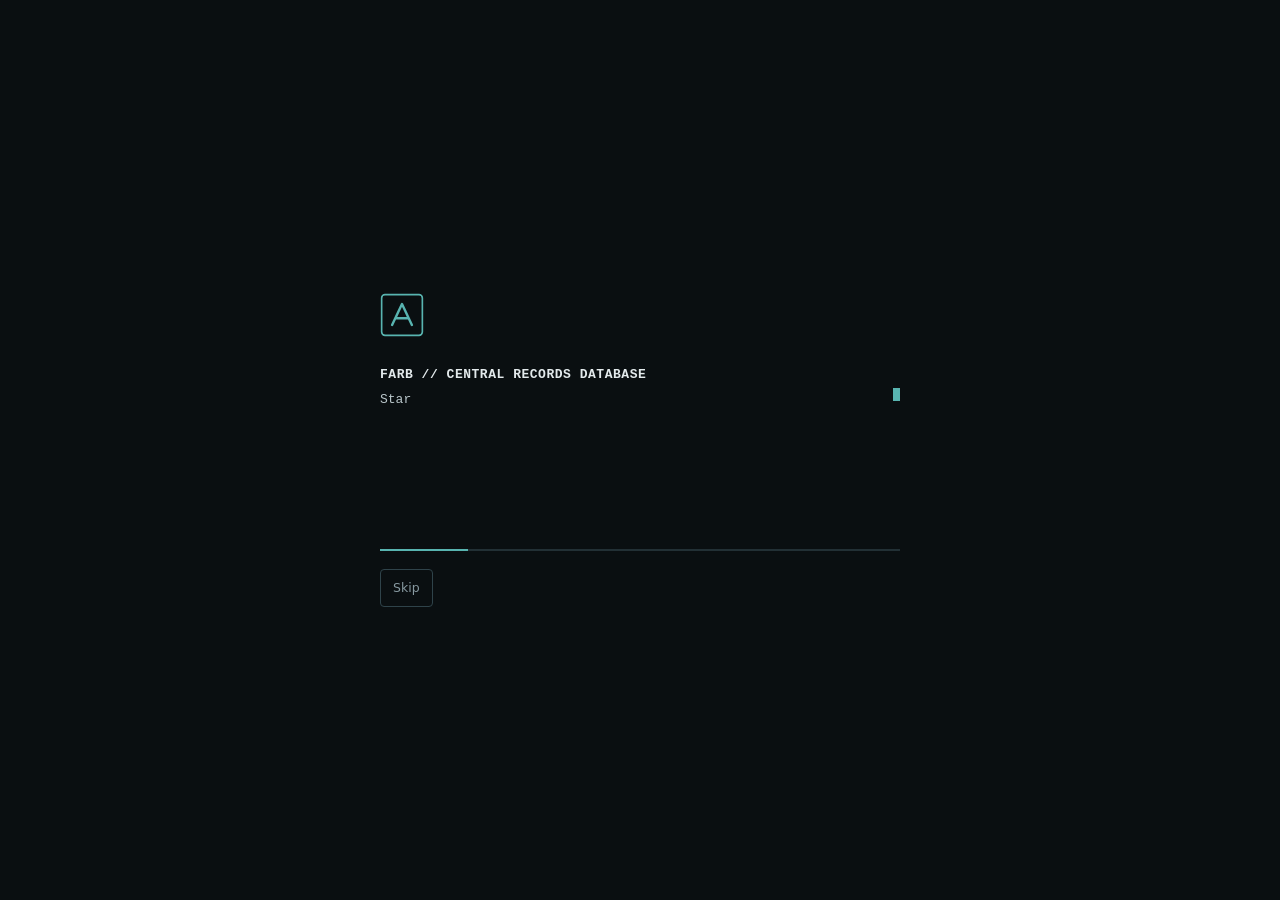
==== commit 4f6fc934: "Add start-up sequence and slim the home readout Boot overlay plays once per browser session (?boot r" ====
--- a/index.html
+++ b/index.html
@@ -7,6 +7,10 @@
 <meta name="description" content="ARCHIVAL — FARB Central Records Database.">
 <title>ARCHIVAL — FARB Central Records</title>
 <link rel="stylesheet" href="assets/css/archival.css">
+<script>
+(function(){try{var d=document.documentElement,q=/[?&]boot\b/.test(location.search);
+if((q||!sessionStorage.getItem('archival-boot'))&&!matchMedia('(prefers-reduced-motion: reduce)').matches){d.classList.add('booting');setTimeout(function(){d.classList.remove('booting')},15000);}}catch(e){}})();
+</script>
 </head>
 <body>
 <svg width="0" height="0" style="position:absolute" aria-hidden="true" focusable="false"><defs>
@@ -19,6 +23,14 @@
 <symbol id="i-open" viewBox="0 0 24 24"><path d="M9 5h10v10"/><path d="M19 5 8 16"/></symbol>
 <symbol id="i-go" viewBox="0 0 24 24"><path d="M5 12h14M13 6l6 6-6 6"/></symbol>
 </defs></svg>
+<div class="boot" id="boot" role="status" aria-live="polite" aria-label="ARCHIVAL is starting">
+<div class="boot-inner">
+<svg class="boot-mark" aria-hidden="true"><use href="#i-mark"/></svg>
+<div class="boot-log" id="bootLog"></div>
+<div class="boot-bar" aria-hidden="true"><span id="bootBar"></span></div>
+<button class="boot-skip" id="bootSkip" type="button">Skip</button>
+</div>
+</div>
 <div class="shell">
 <aside class="rail">
 <a class="brand" href="./" aria-label="ARCHIVAL home">
@@ -44,14 +56,11 @@
 <div class="record-no">FARB records division / index 001</div>
 <h1>Central Archive</h1>
 <p class="lede">A central index of recovered records, internal documentation and unresolved material. Select a directory to review the records currently catalogued within it.</p>
-<div class="readout" role="group" aria-label="System readout">
-<div class="readout-head"><span>System readout</span><span>Directory revision // 001</span></div>
-<div class="readout-row"><span class="k">Database status</span><span class="v ok">OPERATIONAL</span></div>
-<div class="readout-row"><span class="k">Directory revision</span><span class="v">001</span></div>
-<div class="readout-row"><span class="k">Organisation</span><span class="v">FARB</span></div>
-<div class="readout-row"><span class="k">Directory access</span><span class="v">Public directory</span></div>
-<div class="readout-row"><span class="k">Collections</span><span class="v">3 — written records, audio transmissions, visual evidence</span></div>
-</div>
+<dl class="control home-control">
+<div><dt>Database status</dt><dd class="ok">OPERATIONAL</dd></div>
+<div><dt>Directory revision</dt><dd>001</dd></div>
+<div><dt>Directory access</dt><dd>Public directory</dd></div>
+</dl>
 <div class="section-head"><h2>Record collections</h2><span class="note">Select a record format</span></div>
 
 <div class="folders">
@@ -77,6 +86,7 @@
 </div>
 </div>
 <script src="./assets/js/archid.js"></script>
+<script src="./assets/js/archival-boot.js"></script>
 <script src="./assets/js/archival-ui.js"></script>
 </body>
 </html>
--- a/assets/css/archival.css
+++ b/assets/css/archival.css
@@ -275,20 +275,34 @@
 .folder .go { color: var(--cyan-2); }
 .folder-card-detail { margin-top: 5px; color: var(--text-2); font-size: 12.5px; line-height: 1.55; }
 
-/* ---------- Home readout (one staged moment on load) ---------- */
-.readout { margin: 26px 0 34px; border: 1px solid var(--line-2); border-radius: var(--radius); background: var(--slate); overflow: hidden; }
-.readout-head { display: flex; justify-content: space-between; gap: 12px; padding: 10px 16px; border-bottom: 1px solid var(--line); background: var(--ink-2); color: var(--muted); font-size: 12px; }
-.readout-row { display: grid; grid-template-columns: 190px 1fr; gap: 14px; padding: 10px 16px; border-bottom: 1px solid var(--line); font-size: 13.5px; }
-.readout-row:last-child { border-bottom: 0; }
-.readout-row .k { color: var(--muted); }
-.readout-row .v { color: var(--text); font-weight: 600; }
-.readout-row .v.ok { color: var(--cyan-2); }
-@keyframes line-in { from { opacity: 0; transform: translateX(-8px); } to { opacity: 1; transform: none; } }
-.readout-row { animation: line-in .45s ease both; }
-.readout-row:nth-child(2) { animation-delay: .08s; }
-.readout-row:nth-child(3) { animation-delay: .2s; }
-.readout-row:nth-child(4) { animation-delay: .32s; }
-.readout-row:nth-child(5) { animation-delay: .44s; }
+/* ---------- Boot sequence (home page, once per browser session) ---------- */
+html.booting .shell { visibility: hidden; }
+html.booting .home-control > div { animation: none; opacity: 0; }
+@keyframes cell-in { from { opacity: 0; transform: translateY(6px); } to { opacity: 1; transform: none; } }
+.home-control > div { animation: cell-in .5s ease both; }
+.home-control > div:nth-child(2) { animation-delay: .15s; }
+.home-control > div:nth-child(3) { animation-delay: .3s; }
+
+.boot { position: fixed; inset: 0; z-index: 60; display: none; align-items: center; justify-content: center; padding: 24px; background: var(--ink); opacity: 1; transition: opacity .45s ease; }
+html.booting .boot { display: flex; }
+.boot.done { opacity: 0; pointer-events: none; }
+.boot-inner { width: min(100%, 520px); }
+.boot-mark { display: block; width: 44px; height: 44px; margin-bottom: 26px; color: var(--cyan); }
+.boot-log { min-height: 168px; font-family: var(--mono); font-size: 13px; line-height: 1.9; color: var(--text-2); }
+.boot-line { display: flex; gap: 8px; white-space: nowrap; }
+.boot-line .t { flex: 0 0 auto; }
+.boot-line .lead { flex: 1 1 0; min-width: 0; overflow: hidden; color: var(--line-2); }
+.boot-line .s { flex: 0 0 auto; color: var(--cyan-2); }
+.boot-line .s.warn { color: var(--red-2); }
+.boot-line.head { color: var(--text); }
+.boot-line.head .t { font-weight: 700; letter-spacing: .04em; }
+.boot-cursor::after { content: ""; display: inline-block; width: .55em; height: 1em; margin-left: 3px; vertical-align: -2px; background: var(--cyan); animation: blink 1s steps(1) infinite; }
+@keyframes blink { 50% { opacity: 0; } }
+.boot-bar { height: 2px; margin-top: 18px; background: var(--line); overflow: hidden; }
+.boot-bar span { display: block; width: 0; height: 100%; background: var(--cyan); transition: width .35s ease; }
+.boot-skip { margin-top: 18px; padding: 8px 12px; border: 1px solid var(--line-2); border-radius: var(--radius); background: transparent; color: var(--muted); font-size: 12.5px; cursor: pointer; }
+.boot-skip:hover { border-color: var(--cyan); color: var(--text); }
+@media (max-width: 440px) { .boot-log { font-size: 11.5px; } }
 
 /* ---------- Directory: access panel, dialog ---------- */
 .panel { margin-top: 22px; padding: 16px; border: 1px solid var(--line-2); border-radius: var(--radius); background: var(--slate); }
@@ -438,7 +452,6 @@
 }
 @media (max-width: 640px) {
   body { font-size: 14.5px; }
-  .readout-row { grid-template-columns: 1fr; gap: 2px; }
   .archid-grid, .meta-grid { grid-template-columns: 1fr; }
   .password-row { flex-direction: column; }
   .password-row .btn { width: 100%; }
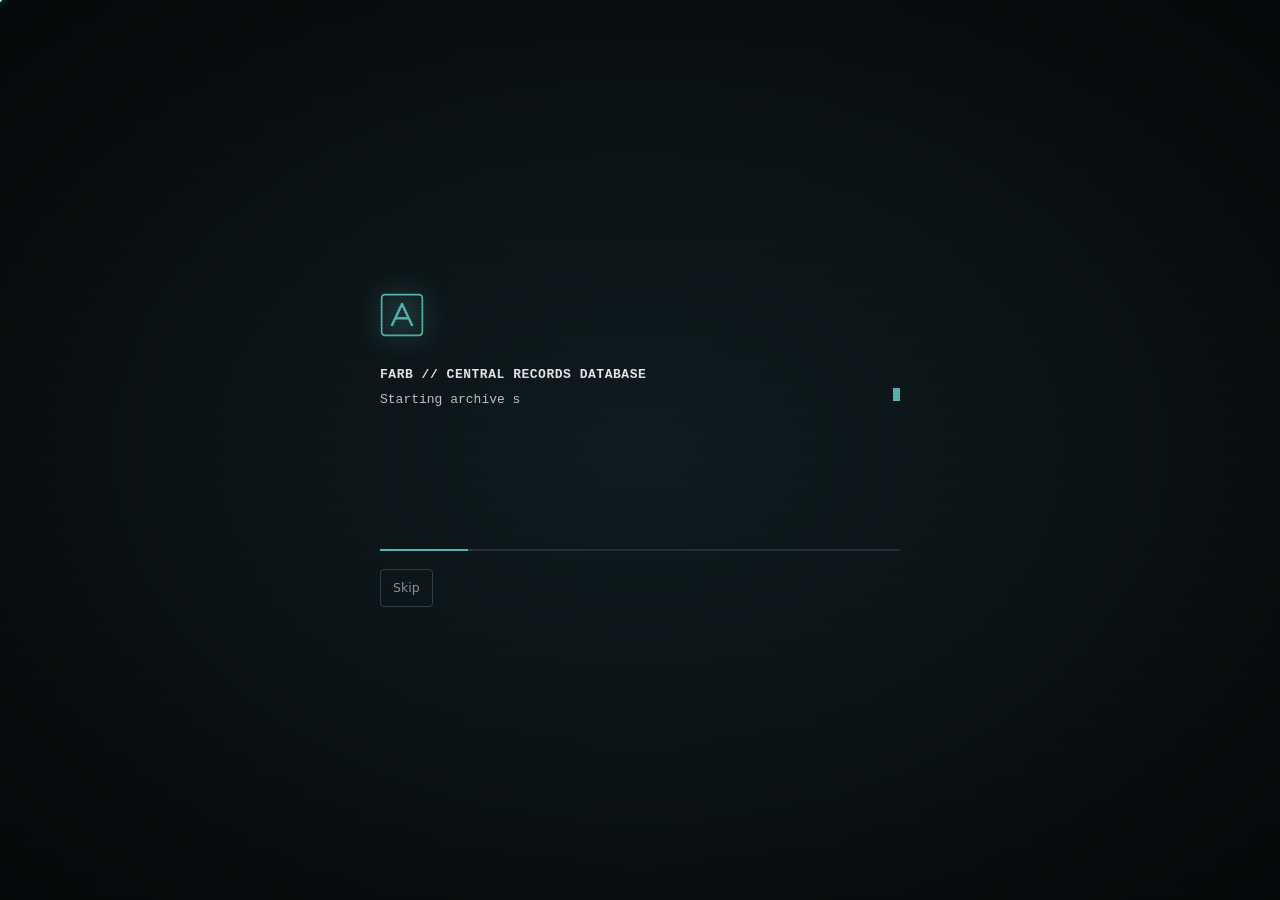
==== commit 0a65f2ce: "Add cinematic visual layer: network background, radar, scanlines, cursor reticle, tilt cards, decode" ====
--- a/index.html
+++ b/index.html
@@ -7,6 +7,7 @@
 <meta name="description" content="ARCHIVAL — FARB Central Records Database.">
 <title>ARCHIVAL — FARB Central Records</title>
 <link rel="stylesheet" href="assets/css/archival.css">
+<link rel="stylesheet" href="assets/css/archival-fx.css">
 <script>
 (function(){try{var d=document.documentElement,q=/[?&]boot\b/.test(location.search);
 if((q||!sessionStorage.getItem('archival-boot'))&&!matchMedia('(prefers-reduced-motion: reduce)').matches){d.classList.add('booting');setTimeout(function(){d.classList.remove('booting')},15000);}}catch(e){}})();
@@ -53,14 +54,23 @@
 <main class="main" id="main">
 <nav class="crumbs" aria-label="Breadcrumb"><span aria-current="page">Central archive</span></nav>
 
+<div class="hero">
+<div class="hero-copy">
 <div class="record-no">FARB records division / index 001</div>
 <h1>Central Archive</h1>
 <p class="lede">A central index of recovered records, internal documentation and unresolved material. Select a directory to review the records currently catalogued within it.</p>
+</div>
+<div class="radar" aria-hidden="true"><i class="sweep"></i><i class="blip b1"></i><i class="blip b2"></i><i class="blip b3"></i><i class="blip b4 red"></i></div>
+</div>
 <dl class="control home-control">
 <div><dt>Database status</dt><dd class="ok">OPERATIONAL</dd></div>
 <div><dt>Directory revision</dt><dd>001</dd></div>
 <div><dt>Directory access</dt><dd>Public directory</dd></div>
 </dl>
+<div class="pulse" aria-hidden="true">
+<svg class="base" viewBox="0 0 1000 46" preserveAspectRatio="none"><polyline points="0,23 170,23 195,23 210,5 230,41 245,23 410,23 436,23 451,10 468,36 482,23 690,23 716,23 731,3 751,43 766,23 1000,23"/></svg>
+<svg class="live" viewBox="0 0 1000 46" preserveAspectRatio="none"><polyline points="0,23 170,23 195,23 210,5 230,41 245,23 410,23 436,23 451,10 468,36 482,23 690,23 716,23 731,3 751,43 766,23 1000,23"/></svg>
+</div>
 <div class="section-head"><h2>Record collections</h2><span class="note">Select a record format</span></div>
 
 <div class="folders">
@@ -87,6 +97,7 @@
 </div>
 <script src="./assets/js/archid.js"></script>
 <script src="./assets/js/archival-boot.js"></script>
+<script src="./assets/js/archival-fx.js"></script>
 <script src="./assets/js/archival-ui.js"></script>
 </body>
 </html>
--- a/assets/css/archival-fx.css
+++ b/assets/css/archival-fx.css
@@ -0,0 +1,281 @@
+/* ARCHIVAL cinematic layer.
+   Pure presentation, loaded after archival.css on every page. Nothing here changes
+   content, structure or behaviour: remove this file and the site looks exactly as before. */
+
+:root {
+  --cyan-hot: #7ff0e8;
+  --glow-sm: 0 0 12px #58b4b040;
+  --glow-md: 0 0 24px #58b4b055;
+  --ease-out: cubic-bezier(.2, .7, .2, 1);
+}
+
+::selection { background: var(--cyan); color: var(--ink); }
+
+/* ---------- Atmosphere: canvas, beam, spotlight, scanlines, vignette ---------- */
+.fx-canvas { position: fixed; inset: 0; z-index: -2; width: 100%; height: 100%; pointer-events: none; }
+.fx-spot {
+  position: fixed; inset: 0; z-index: -1; pointer-events: none;
+  background: radial-gradient(520px circle at var(--mx, 62%) var(--my, 18%), #58b4b017, transparent 62%);
+}
+.fx-beam {
+  position: fixed; left: 0; right: 0; top: 0; height: 160px; z-index: -1; pointer-events: none;
+  background: linear-gradient(180deg, transparent, #58b4b00f 55%, #8fd3cf1c 92%, transparent);
+  animation: beam 11s linear infinite;
+}
+@keyframes beam { from { transform: translateY(-180px); } to { transform: translateY(105vh); } }
+
+html::after {
+  content: ""; position: fixed; inset: 0; z-index: 69; pointer-events: none;
+  background: radial-gradient(ellipse at center, transparent 55%, #00000066 100%);
+}
+body::after {
+  content: ""; position: fixed; inset: 0; z-index: 70; pointer-events: none; opacity: .55;
+  background: repeating-linear-gradient(0deg, #00000024 0, #00000024 1px, transparent 1px, transparent 3px);
+  animation: crt 7s steps(1) infinite;
+}
+@keyframes crt { 0%, 94%, 100% { opacity: .55; } 95% { opacity: .85; } 96% { opacity: .45; } 97% { opacity: .8; } }
+
+/* ---------- Page transitions ---------- */
+@keyframes page-in { from { opacity: 0; filter: blur(5px); } to { opacity: 1; filter: none; } }
+.js-fx .stage { animation: page-in .55s var(--ease-out) both; }
+html.leaving .shell { opacity: 0; filter: blur(6px); transition: opacity .2s ease, filter .2s ease; }
+
+/* ---------- Cursor ring ---------- */
+.fx-ring, .fx-dot { position: fixed; left: 0; top: 0; pointer-events: none; z-index: 80; will-change: transform; }
+.fx-ring {
+  width: 36px; height: 36px; margin: -18px 0 0 -18px; border: 1px solid #58b4b0aa; border-radius: 50%;
+  transition: width .2s, height .2s, margin .2s, background-color .2s, border-color .2s, opacity .2s;
+}
+.fx-ring::before, .fx-ring::after { content: ""; position: absolute; background: var(--cyan-2); opacity: .7; }
+.fx-ring::before { left: 50%; top: -5px; width: 1px; height: 6px; }
+.fx-ring::after { top: 50%; left: -5px; height: 1px; width: 6px; }
+.fx-ring.hot { width: 58px; height: 58px; margin: -29px 0 0 -29px; border-color: var(--cyan-hot); background: #58b4b01a; }
+.fx-ring.off { opacity: 0; }
+.fx-dot { width: 4px; height: 4px; margin: -2px 0 0 -2px; border-radius: 50%; background: var(--cyan-hot); box-shadow: 0 0 8px var(--cyan-hot); }
+
+/* ---------- Rail, brand, navigation ---------- */
+.rail { background: linear-gradient(180deg, #0f1a1e, var(--ink-2) 70%); }
+.rail::after {
+  content: ""; position: absolute; top: 0; right: -1px; width: 1px; height: 100%; pointer-events: none;
+  background: linear-gradient(180deg, transparent, var(--cyan-hot), transparent) 0 -40% / 100% 40% no-repeat;
+  animation: rail-run 5.5s linear infinite;
+}
+@keyframes rail-run { to { background-position: 0 140%; } }
+.brand-mark { filter: drop-shadow(0 0 7px #58b4b099); animation: mark-flicker 6s steps(1) infinite; }
+@keyframes mark-flicker { 0%, 90%, 94%, 100% { opacity: 1; } 91% { opacity: .55; } 92% { opacity: 1; } 93% { opacity: .7; } }
+.brand-name { background: linear-gradient(90deg, var(--text), var(--cyan-2)); -webkit-background-clip: text; background-clip: text; -webkit-text-fill-color: transparent; }
+
+.nav a { position: relative; overflow: hidden; isolation: isolate; }
+.nav a::before {
+  content: ""; position: absolute; inset: 0; z-index: -1; transform: scaleX(0); transform-origin: left;
+  background: linear-gradient(90deg, #58b4b030, transparent); transition: transform .3s var(--ease-out);
+}
+.nav a:hover::before, .nav a[aria-current="page"]::before { transform: scaleX(1); }
+.nav a:hover { color: var(--cyan-hot); }
+.nav a[aria-current="page"] { box-shadow: inset 0 0 22px #58b4b01c, -6px 0 18px -8px var(--cyan); }
+.nav .icon { transition: transform .25s var(--ease-out), filter .25s; }
+.nav a:hover .icon { transform: scale(1.18); filter: drop-shadow(0 0 6px var(--cyan)); }
+
+@keyframes ping { 0% { box-shadow: 0 0 0 0 #58b4b0aa; } 80%, 100% { box-shadow: 0 0 0 9px #58b4b000; } }
+.dot.ok, .banner .status .dot { animation: ping 2s ease-out infinite; }
+.dot.warn { animation: ping-red 1.4s ease-out infinite; }
+@keyframes ping-red { 0% { box-shadow: 0 0 0 0 #b4605aaa; } 80%, 100% { box-shadow: 0 0 0 9px #b4605a00; } }
+.chip { position: relative; overflow: hidden; }
+.chip::after { content: ""; position: absolute; inset: 0; pointer-events: none; background: linear-gradient(100deg, transparent 35%, #8fd3cf14 50%, transparent 65%); transform: translateX(-100%); animation: sheen 5s ease-in-out infinite; }
+@keyframes sheen { 55%, 100% { transform: translateX(100%); } }
+
+/* ---------- Banner and ticker ---------- */
+.banner { position: relative; }
+.banner::after {
+  content: ""; position: absolute; left: 0; right: 0; bottom: -1px; height: 1px; pointer-events: none;
+  background: linear-gradient(90deg, transparent, var(--cyan-hot), transparent) -30% 0 / 30% 100% no-repeat;
+  animation: banner-run 6s linear infinite;
+}
+@keyframes banner-run { to { background-position: 130% 0; } }
+.banner .clock { color: var(--cyan-2); font-family: var(--mono); font-size: 11.5px; letter-spacing: .1em; font-variant-numeric: tabular-nums; }
+.ticker { overflow: hidden; border-bottom: 1px solid var(--line); background: #090d0f; color: var(--muted); font-family: var(--mono); font-size: 10.5px; letter-spacing: .16em; mask-image: linear-gradient(90deg, transparent, #000 8%, #000 92%, transparent); -webkit-mask-image: linear-gradient(90deg, transparent, #000 8%, #000 92%, transparent); }
+.ticker-track { display: flex; width: max-content; padding: 7px 0; animation: ticker 48s linear infinite; }
+.ticker-track span { flex: 0 0 auto; white-space: nowrap; }
+.ticker .sep { color: var(--red); padding: 0 .9em; }
+@keyframes ticker { to { transform: translateX(-50%); } }
+
+/* ---------- Headings ---------- */
+@supports ((-webkit-background-clip: text) or (background-clip: text)) {
+  h1 {
+    width: fit-content; max-width: 100%;
+    background: linear-gradient(95deg, #f6fcfc 0%, var(--cyan-2) 58%, var(--cyan) 100%);
+    -webkit-background-clip: text; background-clip: text; -webkit-text-fill-color: transparent;
+    filter: drop-shadow(0 0 16px #58b4b030);
+  }
+}
+h1.glitch { animation: glitch .42s steps(2) 1; }
+@keyframes glitch {
+  0% { filter: drop-shadow(3px 0 0 #d58f89) drop-shadow(-3px 0 0 #58b4b0); transform: translateX(-2px); }
+  25% { filter: drop-shadow(-4px 0 0 #d58f89) drop-shadow(4px 0 0 #58b4b0); transform: translateX(3px) skewX(-4deg); }
+  50% { filter: drop-shadow(2px 0 0 #d58f89) drop-shadow(-2px 0 0 #58b4b0); transform: translateX(-1px); }
+  100% { filter: drop-shadow(0 0 16px #58b4b030); transform: none; }
+}
+.record-no { letter-spacing: .08em; text-shadow: 0 0 12px #58b4b066; }
+.section-head h2 { position: relative; padding-left: 14px; }
+.section-head h2::before { content: ""; position: absolute; left: 0; top: 50%; width: 6px; height: 6px; margin-top: -3px; background: var(--cyan); box-shadow: 0 0 10px var(--cyan); transform: rotate(45deg); }
+
+/* ---------- Home hero: radar ---------- */
+.hero { position: relative; display: grid; grid-template-columns: minmax(0, 1fr) auto; gap: 36px; align-items: center; }
+.hero h1 { font-size: clamp(34px, 6.4vw, 64px); letter-spacing: -.035em; }
+.hero .lede { font-size: 16px; }
+.radar {
+  position: relative; width: 224px; height: 224px; flex: 0 0 auto; border-radius: 50%;
+  border: 1px solid var(--cyan);
+  background:
+    linear-gradient(var(--line-2), var(--line-2)) center / 1px 100% no-repeat,
+    linear-gradient(var(--line-2), var(--line-2)) center / 100% 1px no-repeat,
+    repeating-radial-gradient(circle at center, transparent 0 36px, #58b4b033 36px 37px),
+    radial-gradient(circle, #12292b 0%, #0a1315 70%);
+  box-shadow: 0 0 0 6px #0a0f11, 0 0 0 7px var(--line-2), var(--glow-md), inset 0 0 40px #58b4b01f;
+}
+.radar .sweep {
+  position: absolute; inset: 0; border-radius: 50%;
+  background: conic-gradient(from 0deg, transparent 0 292deg, #58b4b033 332deg, #8fd3cfcc 360deg);
+  animation: spin 4.8s linear infinite;
+}
+@keyframes spin { to { transform: rotate(360deg); } }
+.radar .blip { position: absolute; width: 7px; height: 7px; margin: -3.5px 0 0 -3.5px; border-radius: 50%; background: var(--cyan-hot); box-shadow: 0 0 10px var(--cyan-hot); animation: blip 4.8s ease-out infinite; opacity: 0; }
+.radar .blip.red { background: var(--red-2); box-shadow: 0 0 10px var(--red); }
+.radar .b1 { left: 68%; top: 28%; animation-delay: .5s; }
+.radar .b2 { left: 30%; top: 36%; animation-delay: 2.1s; }
+.radar .b3 { left: 56%; top: 72%; animation-delay: 3.4s; }
+.radar .b4 { left: 22%; top: 66%; animation-delay: 4.2s; }
+@keyframes blip { 0% { opacity: 1; transform: scale(1.6); } 40% { opacity: .8; transform: scale(1); } 100% { opacity: 0; } }
+
+/* Activity trace under the status block */
+.pulse { position: relative; height: 46px; margin: -6px 0 22px; }
+.pulse svg { position: absolute; inset: 0; width: 100%; height: 100%; fill: none; stroke-linejoin: round; }
+.pulse polyline { vector-effect: non-scaling-stroke; }
+.pulse .base { stroke: var(--line-2); stroke-width: 1; }
+.pulse .live {
+  stroke: var(--cyan-hot); stroke-width: 1.6; filter: drop-shadow(0 0 4px var(--cyan));
+  -webkit-mask-image: linear-gradient(90deg, transparent 0, #000 12%, #000 18%, transparent 30%); mask-image: linear-gradient(90deg, transparent 0, #000 12%, #000 18%, transparent 30%);
+  -webkit-mask-size: 330% 100%; mask-size: 330% 100%; -webkit-mask-repeat: no-repeat; mask-repeat: no-repeat;
+  animation: trace 5s linear infinite;
+}
+@keyframes trace { from { -webkit-mask-position: 100% 0; mask-position: 100% 0; } to { -webkit-mask-position: 0 0; mask-position: 0 0; } }
+
+/* ---------- HUD frames ---------- */
+.control, .viewer, .deck, .panel { position: relative; }
+.control::after, .viewer::after, .deck::after, .panel::after {
+  content: ""; position: absolute; inset: -1px; z-index: 3; pointer-events: none;
+  background:
+    linear-gradient(var(--cyan-2), var(--cyan-2)) 0 0 / 16px 1px no-repeat,
+    linear-gradient(var(--cyan-2), var(--cyan-2)) 0 0 / 1px 16px no-repeat,
+    linear-gradient(var(--cyan-2), var(--cyan-2)) 100% 0 / 16px 1px no-repeat,
+    linear-gradient(var(--cyan-2), var(--cyan-2)) 100% 0 / 1px 16px no-repeat,
+    linear-gradient(var(--cyan-2), var(--cyan-2)) 0 100% / 16px 1px no-repeat,
+    linear-gradient(var(--cyan-2), var(--cyan-2)) 0 100% / 1px 16px no-repeat,
+    linear-gradient(var(--cyan-2), var(--cyan-2)) 100% 100% / 16px 1px no-repeat,
+    linear-gradient(var(--cyan-2), var(--cyan-2)) 100% 100% / 1px 16px no-repeat;
+  filter: drop-shadow(0 0 3px var(--cyan));
+}
+.control { background: linear-gradient(135deg, #131f23, var(--slate)); box-shadow: var(--glow-sm); }
+.control dd.ok, .control .v.ok { text-shadow: 0 0 12px #58b4b0aa; }
+.control dd.ok::before { content: ""; display: inline-block; width: 7px; height: 7px; margin-right: 8px; border-radius: 50%; background: var(--cyan-hot); box-shadow: 0 0 8px var(--cyan-hot); animation: ping 2s ease-out infinite; vertical-align: 1px; }
+.notice { position: relative; overflow: hidden; background: linear-gradient(100deg, #12292b55, var(--slate) 40%); }
+.notice::after { content: ""; position: absolute; inset: 0; pointer-events: none; background: linear-gradient(100deg, transparent 40%, #8fd3cf10 50%, transparent 60%); transform: translateX(-100%); animation: sheen 7s ease-in-out infinite; }
+
+/* ---------- Folders ---------- */
+.folder {
+  transform-style: preserve-3d;
+  transform: perspective(900px) rotateX(var(--rx, 0deg)) rotateY(var(--ry, 0deg));
+  transition: border-color .15s, background-color .15s, box-shadow .3s, transform .12s ease-out;
+}
+.folder::after {
+  content: ""; position: absolute; inset: 0; border-radius: inherit; pointer-events: none; opacity: 0; transition: opacity .25s;
+  background: radial-gradient(280px circle at var(--gx, 50%) var(--gy, 0%), #8fd3cf2e, transparent 62%);
+}
+.folder:hover { box-shadow: 0 18px 44px -18px #000, 0 0 0 1px #58b4b055, var(--glow-md); }
+.folder:hover::after { opacity: 1; }
+.folder:hover::before { background: var(--folder-edge); box-shadow: 0 0 14px #58b4b077; }
+.folder .f-icon { transition: transform .3s var(--ease-out), filter .3s, color .3s; }
+.folder:hover .f-icon { transform: scale(1.14) rotate(-4deg); color: var(--cyan-hot); filter: drop-shadow(0 0 8px var(--cyan)); }
+.folder .go { transition: transform .25s var(--ease-out); }
+.folder:hover .go { transform: translateX(6px); color: var(--cyan-hot); }
+.folder .f-name { transition: color .2s, text-shadow .2s; }
+.folder:hover .f-name { color: #fff; text-shadow: 0 0 14px #8fd3cf66; }
+.folder .f-meta strong { font-variant-numeric: tabular-nums; }
+
+/* ---------- Tables, lists, cards ---------- */
+.record-table th { box-shadow: 0 1px 0 var(--cyan), 0 8px 14px -10px #58b4b0; }
+.record-table tbody tr { position: relative; }
+.record-table tbody tr:hover { background: #163036; box-shadow: inset 3px 0 0 var(--cyan-hot), inset 0 0 26px #58b4b01a; }
+.record-table tbody tr:hover td:first-child { color: var(--cyan-hot); }
+.scroll-window { scrollbar-color: var(--cyan) var(--ink); }
+.scroll-window::-webkit-scrollbar { width: 9px; height: 9px; }
+.scroll-window::-webkit-scrollbar-track { background: var(--ink); }
+.scroll-window::-webkit-scrollbar-thumb { background: var(--folder-edge); border-radius: 5px; }
+.scroll-window::-webkit-scrollbar-thumb:hover { background: var(--cyan); }
+.scroll-window.sheet::after { content: ""; position: sticky; display: block; bottom: 0; left: 0; right: 0; height: 80px; margin-top: -80px; pointer-events: none; background: linear-gradient(180deg, transparent, #58b4b012); }
+.file-row, .ev-card, .tx-row { position: relative; }
+.file-row:hover { box-shadow: 0 0 0 1px #58b4b044, var(--glow-sm); transform: translateX(4px); }
+.file-row { transition: border-color .15s, background-color .15s, box-shadow .25s, transform .25s var(--ease-out); }
+.file-row .icon { transition: filter .25s, color .25s; }
+.file-row:hover .icon { color: var(--cyan-hot); filter: drop-shadow(0 0 6px var(--cyan)); }
+.ev-card { transition: border-color .15s, box-shadow .25s, transform .25s var(--ease-out); }
+.ev-card:hover { transform: translateY(-4px); box-shadow: 0 16px 36px -16px #000, var(--glow-md); }
+.tx-row[aria-selected="true"] { box-shadow: inset 3px 0 0 var(--cyan-hot), inset 0 0 28px #58b4b01c; }
+.scope .trace { filter: drop-shadow(0 0 3px var(--cyan)); }
+.viewer-empty, .tx-empty { background-image: repeating-linear-gradient(135deg, transparent 0 14px, #58b4b008 14px 15px); }
+.viewer-empty .icon { animation: float 4s ease-in-out infinite; filter: drop-shadow(0 0 10px #58b4b055); }
+@keyframes float { 50% { transform: translateY(-6px); } }
+
+/* ---------- Buttons, inputs, stamps, dialogs ---------- */
+.btn { position: relative; overflow: hidden; isolation: isolate; }
+.btn::after { content: ""; position: absolute; inset: 0; z-index: -1; background: linear-gradient(100deg, transparent 30%, #8fd3cf33 50%, transparent 70%); transform: translateX(-120%); transition: transform .55s var(--ease-out); }
+.btn:hover::after { transform: translateX(120%); }
+.btn:hover { box-shadow: var(--glow-md); color: #fff; }
+.btn.quiet:hover { box-shadow: var(--glow-sm); }
+.btn:active, .archid-check:active { transform: scale(.97); }
+.archid-check:hover { box-shadow: var(--glow-sm); }
+.search:focus-within, .password-row input:focus { box-shadow: 0 0 0 2px #58b4b033, var(--glow-sm); }
+@keyframes stamp-slam { 0% { opacity: 0; transform: scale(2.2) rotate(-9deg); } 60% { opacity: 1; transform: scale(.95) rotate(1deg); } 100% { opacity: 1; transform: none; } }
+.stamp { animation: stamp-slam .5s var(--ease-out) .3s both; box-shadow: 0 0 14px #b4605a33, inset 0 0 10px #b4605a22; text-shadow: 0 0 10px #b4605a66; }
+.overlay { backdrop-filter: blur(6px); -webkit-backdrop-filter: blur(6px); }
+@keyframes dialog-in { from { opacity: 0; transform: translateY(18px) scale(.97); } to { opacity: 1; transform: none; } }
+.overlay.open .dialog { animation: dialog-in .3s var(--ease-out) both; box-shadow: 0 24px 80px #000b, var(--glow-md); }
+
+/* ---------- Boot screen upgrade ---------- */
+.boot { background: radial-gradient(ellipse at center, #0f1c20 0%, var(--ink) 70%); }
+.boot-mark { filter: drop-shadow(0 0 12px var(--cyan)); animation: mark-flicker 3s steps(1) infinite; }
+.boot-bar span { box-shadow: 0 0 12px var(--cyan-hot); }
+.boot-line .s { text-shadow: 0 0 10px #58b4b099; }
+
+/* ---------- Reveal on scroll ---------- */
+.js-fx .reveal { opacity: 0; translate: 0 18px; transition: opacity .6s ease var(--d, 0s), translate .7s var(--ease-out) var(--d, 0s); }
+.js-fx .reveal.in { opacity: 1; translate: 0 0; }
+
+/* ---------- Responsive ---------- */
+@media (max-width: 860px) {
+  .rail::after { display: none; }
+  .nav a::before { display: none; }
+}
+@media (max-width: 640px) {
+  .hero { display: block; }
+  .radar { position: absolute; right: -54px; top: -26px; width: 190px; height: 190px; opacity: .3; z-index: -1; }
+  .hero .lede { font-size: 15px; }
+  .banner .clock { display: none; }
+  .ticker { font-size: 9.5px; }
+}
+@media (hover: none) {
+  .folder, .folder:hover { transform: none; }
+  .file-row:hover, .ev-card:hover { transform: none; }
+}
+
+@media (prefers-reduced-motion: reduce) {
+  .fx-beam, .fx-ring, .fx-dot, .ticker-track, .radar .sweep { animation: none !important; }
+  .js-fx .reveal { opacity: 1; translate: none; }
+}
+@media print {
+  .fx-canvas, .fx-spot, .fx-beam, .fx-ring, .fx-dot, .ticker, html::after, body::after,
+  .control::after, .viewer::after, .deck::after, .panel::after, .radar, .pulse { display: none !important; }
+  h1 { background: none !important; -webkit-text-fill-color: #111 !important; filter: none !important; width: auto; }
+  .js-fx .reveal { opacity: 1 !important; translate: none !important; }
+  .js-fx .stage { animation: none; }
+}
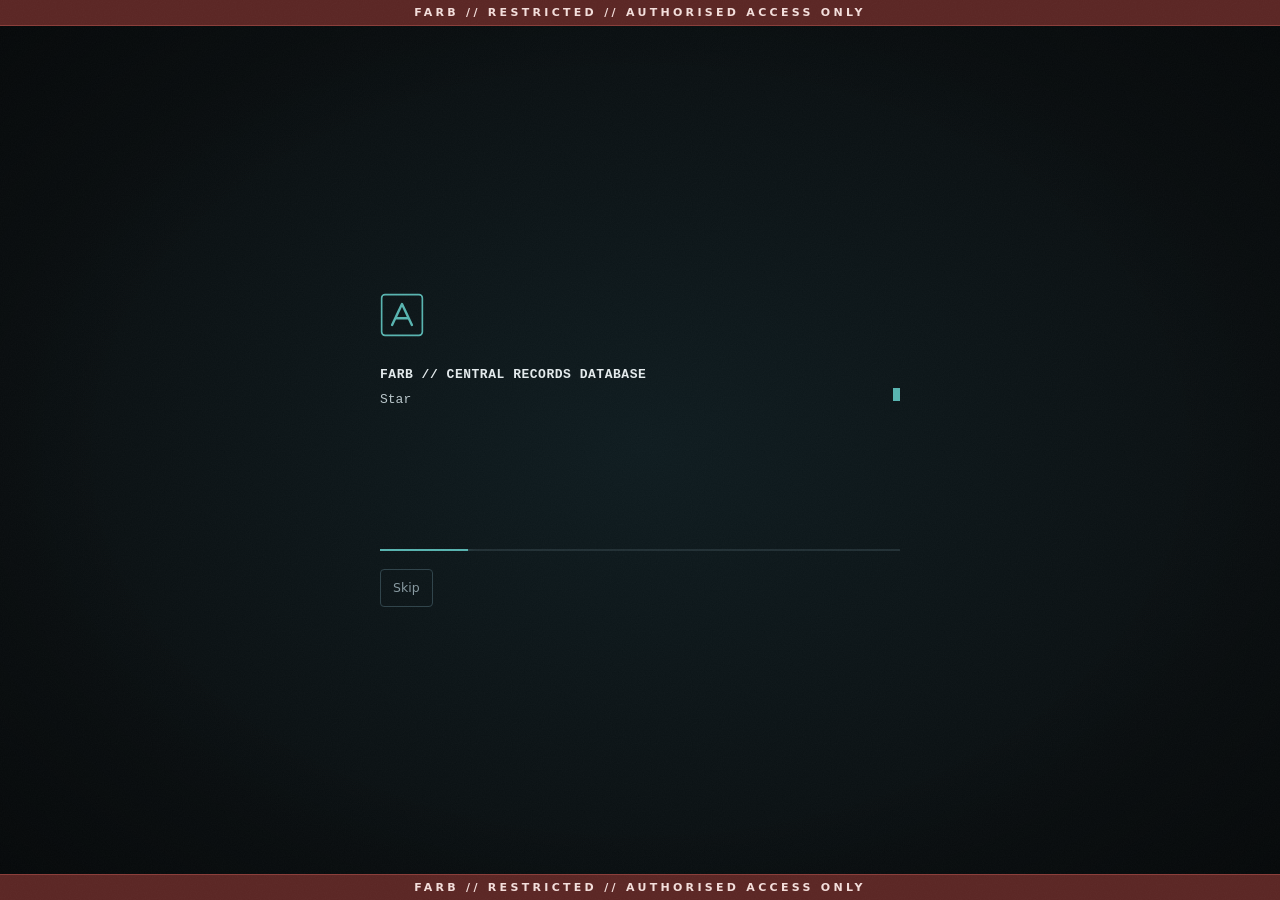
==== commit 9131dd96: "Rework visual layer as an official government records system Replace the flashy effects with a forma" ====
--- a/index.html
+++ b/index.html
@@ -14,6 +14,8 @@
 </script>
 </head>
 <body>
+<div class="cls-bar cls-top" role="note">FARB // RESTRICTED // AUTHORISED ACCESS ONLY</div>
+<div class="cls-bar cls-bottom" aria-hidden="true">FARB // RESTRICTED // AUTHORISED ACCESS ONLY</div>
 <svg width="0" height="0" style="position:absolute" aria-hidden="true" focusable="false"><defs>
 <symbol id="i-mark" viewBox="0 0 40 40"><rect x="1.5" y="1.5" width="37" height="37" rx="3" fill="none" stroke="currentColor" stroke-width="1.5"/><path d="M11 29 20 10l9 19M14.5 23h11" fill="none" stroke="currentColor" stroke-width="2.2" stroke-linecap="round" stroke-linejoin="round"/></symbol>
 <symbol id="i-archive" viewBox="0 0 24 24"><path d="M3 7h18v13H3z"/><path d="M3 7l2-4h14l2 4"/><path d="M10 12h4"/></symbol>
@@ -51,26 +53,22 @@
 </aside>
 <div class="stage">
 <div class="banner"><span class="hide-sm">FARB records division</span><span class="status"><span class="dot"></span>ARCHIVE SYSTEM ONLINE</span></div>
-<main class="main" id="main">
+<main class="main home" id="main">
 <nav class="crumbs" aria-label="Breadcrumb"><span aria-current="page">Central archive</span></nav>
 
 <div class="hero">
+<img class="seal" src="assets/img/seal.svg" alt="" width="176" height="176">
 <div class="hero-copy">
 <div class="record-no">FARB records division / index 001</div>
 <h1>Central Archive</h1>
 <p class="lede">A central index of recovered records, internal documentation and unresolved material. Select a directory to review the records currently catalogued within it.</p>
 </div>
-<div class="radar" aria-hidden="true"><i class="sweep"></i><i class="blip b1"></i><i class="blip b2"></i><i class="blip b3"></i><i class="blip b4 red"></i></div>
 </div>
 <dl class="control home-control">
 <div><dt>Database status</dt><dd class="ok">OPERATIONAL</dd></div>
 <div><dt>Directory revision</dt><dd>001</dd></div>
 <div><dt>Directory access</dt><dd>Public directory</dd></div>
 </dl>
-<div class="pulse" aria-hidden="true">
-<svg class="base" viewBox="0 0 1000 46" preserveAspectRatio="none"><polyline points="0,23 170,23 195,23 210,5 230,41 245,23 410,23 436,23 451,10 468,36 482,23 690,23 716,23 731,3 751,43 766,23 1000,23"/></svg>
-<svg class="live" viewBox="0 0 1000 46" preserveAspectRatio="none"><polyline points="0,23 170,23 195,23 210,5 230,41 245,23 410,23 436,23 451,10 468,36 482,23 690,23 716,23 731,3 751,43 766,23 1000,23"/></svg>
-</div>
 <div class="section-head"><h2>Record collections</h2><span class="note">Select a record format</span></div>
 
 <div class="folders">
--- a/assets/css/archival-fx.css
+++ b/assets/css/archival-fx.css
@@ -1,281 +1,182 @@
-/* ARCHIVAL cinematic layer.
-   Pure presentation, loaded after archival.css on every page. Nothing here changes
-   content, structure or behaviour: remove this file and the site looks exactly as before. */
+/* ARCHIVAL official-records presentation layer.
+   Loaded after archival.css on every page. Pure presentation: no content, structure or behaviour
+   changes, and nothing here reacts to the pointer. Remove this file and the site looks as before. */
 
 :root {
-  --cyan-hot: #7ff0e8;
-  --glow-sm: 0 0 12px #58b4b040;
-  --glow-md: 0 0 24px #58b4b055;
-  --ease-out: cubic-bezier(.2, .7, .2, 1);
+  --serif: "Palatino Linotype", Palatino, "Book Antiqua", "Iowan Old Style", Georgia, "Times New Roman", serif;
+  --bar: 26px;
+  --paper: #d8dccf;
+  --paper-ink: #1b2528;
+  --cls: #5b2624;
+  --cls-edge: #8a3d39;
+  --cls-text: #f3dedb;
+  --rule: 3px double var(--line-2);
+  --grain: url("data:image/svg+xml;utf8,<svg xmlns='http://www.w3.org/2000/svg' width='180' height='180'><filter id='n'><feTurbulence type='fractalNoise' baseFrequency='.85' numOctaves='2' stitchTiles='stitch'/><feColorMatrix values='0 0 0 0 1 0 0 0 0 1 0 0 0 0 1 0 0 0 .55 0'/></filter><rect width='100%' height='100%' filter='url(%23n)'/></svg>");
+  --stamp-mask: url("data:image/svg+xml;utf8,<svg xmlns='http://www.w3.org/2000/svg' width='140' height='140'><filter id='m'><feTurbulence type='fractalNoise' baseFrequency='.7' numOctaves='3' seed='7'/><feColorMatrix values='0 0 0 0 0 0 0 0 0 0 0 0 0 0 0 0 0 0 9 -2.2'/></filter><rect width='100%' height='100%' filter='url(%23m)'/></svg>");
 }
 
 ::selection { background: var(--cyan); color: var(--ink); }
 
-/* ---------- Atmosphere: canvas, beam, spotlight, scanlines, vignette ---------- */
-.fx-canvas { position: fixed; inset: 0; z-index: -2; width: 100%; height: 100%; pointer-events: none; }
-.fx-spot {
-  position: fixed; inset: 0; z-index: -1; pointer-events: none;
-  background: radial-gradient(520px circle at var(--mx, 62%) var(--my, 18%), #58b4b017, transparent 62%);
+/* ---------- Classification banners (fixed, top and bottom, as on controlled documents) ---------- */
+.cls-bar {
+  position: fixed; left: 0; right: 0; z-index: 65; height: var(--bar);
+  display: flex; align-items: center; justify-content: center; padding: 0 12px; overflow: hidden;
+  background: var(--cls); color: var(--cls-text);
+  font: 700 11px/1 var(--font); letter-spacing: .3em; text-align: center; text-transform: uppercase; white-space: nowrap;
 }
-.fx-beam {
-  position: fixed; left: 0; right: 0; top: 0; height: 160px; z-index: -1; pointer-events: none;
-  background: linear-gradient(180deg, transparent, #58b4b00f 55%, #8fd3cf1c 92%, transparent);
-  animation: beam 11s linear infinite;
+.cls-top { top: 0; border-bottom: 1px solid var(--cls-edge); }
+.cls-bottom { bottom: 0; border-top: 1px solid var(--cls-edge); }
+body { padding: var(--bar) 0; }
+.shell { min-height: calc(100vh - 2 * var(--bar)); min-height: calc(100svh - 2 * var(--bar)); }
+.rail { top: var(--bar); height: calc(100vh - 2 * var(--bar)); height: calc(100svh - 2 * var(--bar)); }
+
+/* ---------- Atmosphere: engraved paper, soft light, grain, watermarks ---------- */
+body {
+  background:
+    radial-gradient(1100px 560px at 72% -8%, #13292c80, transparent 62%),
+    repeating-linear-gradient(0deg, #ffffff03 0, #ffffff03 1px, transparent 1px, transparent 4px),
+    var(--ink);
 }
-@keyframes beam { from { transform: translateY(-180px); } to { transform: translateY(105vh); } }
+html::before { content: ""; position: fixed; inset: 0; z-index: 64; pointer-events: none; background: radial-gradient(ellipse at center, transparent 58%, #0000006e 100%); }
+html::after { content: ""; position: fixed; inset: 0; z-index: 66; pointer-events: none; opacity: .045; background-image: var(--grain); }
 
-html::after {
-  content: ""; position: fixed; inset: 0; z-index: 69; pointer-events: none;
-  background: radial-gradient(ellipse at center, transparent 55%, #00000066 100%);
+.stage::before {
+  content: "RESTRICTED"; position: fixed; left: calc(50% + var(--rail) / 2); top: 50%; z-index: -1; pointer-events: none;
+  transform: translate(-50%, -50%) rotate(-24deg); white-space: nowrap;
+  font: 800 clamp(64px, 13vw, 190px)/1 var(--font); letter-spacing: .14em;
+  color: transparent; -webkit-text-stroke: 2px #b4605a15;
 }
-body::after {
-  content: ""; position: fixed; inset: 0; z-index: 70; pointer-events: none; opacity: .55;
-  background: repeating-linear-gradient(0deg, #00000024 0, #00000024 1px, transparent 1px, transparent 3px);
-  animation: crt 7s steps(1) infinite;
+.stage::after {
+  content: ""; position: fixed; right: 3vw; bottom: calc(var(--bar) + 3vh); z-index: -1; pointer-events: none;
+  width: min(36vw, 400px); aspect-ratio: 1; background: url("../img/seal.svg") center / contain no-repeat; opacity: .055;
 }
-@keyframes crt { 0%, 94%, 100% { opacity: .55; } 95% { opacity: .85; } 96% { opacity: .45; } 97% { opacity: .8; } }
+.js-fx .stage { animation: page-in .3s ease both; }
+@keyframes page-in { from { opacity: 0; } to { opacity: 1; } }
 
-/* ---------- Page transitions ---------- */
-@keyframes page-in { from { opacity: 0; filter: blur(5px); } to { opacity: 1; filter: none; } }
-.js-fx .stage { animation: page-in .55s var(--ease-out) both; }
-html.leaving .shell { opacity: 0; filter: blur(6px); transition: opacity .2s ease, filter .2s ease; }
+/* ---------- Rail and banner ---------- */
+.rail { background: linear-gradient(180deg, #0f1a1e, var(--ink-2) 70%); box-shadow: inset -1px 0 0 #00000066; }
+.brand-mark { filter: drop-shadow(0 0 1px #000); }
+.brand-name { font-family: var(--serif); font-weight: 700; letter-spacing: .2em; }
+.nav-label { text-transform: uppercase; letter-spacing: .16em; font-size: 10.5px; }
+.nav a[aria-current="page"] { background: linear-gradient(90deg, #12292b, #0f2022); border-left-color: var(--cyan-2); }
 
-/* ---------- Cursor ring ---------- */
-.fx-ring, .fx-dot { position: fixed; left: 0; top: 0; pointer-events: none; z-index: 80; will-change: transform; }
-.fx-ring {
-  width: 36px; height: 36px; margin: -18px 0 0 -18px; border: 1px solid #58b4b0aa; border-radius: 50%;
-  transition: width .2s, height .2s, margin .2s, background-color .2s, border-color .2s, opacity .2s;
+.banner { background: linear-gradient(180deg, #101a1e, var(--ink-2)); border-bottom: 1px solid var(--line-2); text-transform: uppercase; letter-spacing: .14em; font-size: 11px; }
+.banner > span:first-child { display: inline-flex; align-items: center; gap: 10px; }
+.banner > span:first-child::before { content: ""; width: 20px; height: 20px; background: url("../img/seal.svg") center / contain no-repeat; }
+.banner .clock { color: var(--text-2); font-family: var(--mono); font-size: 11px; letter-spacing: .12em; font-variant-numeric: tabular-nums; }
+.banner .status .dot { box-shadow: 0 0 6px var(--cyan); }
+.foot { text-transform: uppercase; letter-spacing: .12em; font-size: 10.5px; border-top: var(--rule); }
+
+/* ---------- Page heads: serif, ruled, engraved ---------- */
+.main { position: relative; }
+.main:not(.home)::before {
+  content: ""; position: absolute; right: clamp(18px, 4vw, 44px); top: 56px; width: 96px; height: 96px;
+  background: url("../img/seal.svg") center / contain no-repeat; filter: drop-shadow(0 4px 10px #0009);
 }
-.fx-ring::before, .fx-ring::after { content: ""; position: absolute; background: var(--cyan-2); opacity: .7; }
-.fx-ring::before { left: 50%; top: -5px; width: 1px; height: 6px; }
-.fx-ring::after { top: 50%; left: -5px; height: 1px; width: 6px; }
-.fx-ring.hot { width: 58px; height: 58px; margin: -29px 0 0 -29px; border-color: var(--cyan-hot); background: #58b4b01a; }
-.fx-ring.off { opacity: 0; }
-.fx-dot { width: 4px; height: 4px; margin: -2px 0 0 -2px; border-radius: 50%; background: var(--cyan-hot); box-shadow: 0 0 8px var(--cyan-hot); }
+.main:not(.home) h1, .main:not(.home) .subtitle, .main:not(.home) .lede { padding-right: 112px; }
+.record-no { text-transform: uppercase; letter-spacing: .16em; font-size: 11.5px; }
+h1 { font-family: var(--serif); font-weight: 700; font-size: clamp(30px, 4.6vw, 46px); letter-spacing: 0; }
+h1.record-title { font-family: var(--serif); font-size: clamp(22px, 3.2vw, 31px); }
+h1::after {
+  content: ""; display: block; width: min(100%, 440px); height: 16px; margin-top: 14px;
+  background: url("../img/guilloche.svg") left center / 120px 16px repeat-x; opacity: .7;
+}
+h2 { font-family: var(--serif); font-size: 17px; font-weight: 700; letter-spacing: .02em; }
+.section-head { padding-bottom: 9px; border-bottom: var(--rule); margin-bottom: 18px; }
+.section-head .note { text-transform: uppercase; letter-spacing: .12em; font-size: 11px; }
+.crumbs { text-transform: uppercase; letter-spacing: .1em; font-size: 11.5px; }
 
-/* ---------- Rail, brand, navigation ---------- */
-.rail { background: linear-gradient(180deg, #0f1a1e, var(--ink-2) 70%); }
-.rail::after {
-  content: ""; position: absolute; top: 0; right: -1px; width: 1px; height: 100%; pointer-events: none;
-  background: linear-gradient(180deg, transparent, var(--cyan-hot), transparent) 0 -40% / 100% 40% no-repeat;
-  animation: rail-run 5.5s linear infinite;
+/* ---------- Home letterhead ---------- */
+.hero { display: grid; grid-template-columns: auto minmax(0, 1fr); gap: 34px; align-items: center; }
+.hero .seal { width: 176px; height: 176px; filter: drop-shadow(0 6px 16px #000a); }
+.hero h1 { font-size: clamp(34px, 5.6vw, 58px); }
+.hero .lede { font-size: 16px; }
+
+/* ---------- Official forms: numbered fields, certificate borders ---------- */
+.control { counter-reset: field; background: linear-gradient(180deg, #141f23, var(--slate)); border-color: var(--line-2); }
+.control > div { counter-increment: field; }
+.control dt, .control .k { text-transform: uppercase; letter-spacing: .12em; font-size: 10.5px; }
+.control dt::before, .control .k::before { content: counter(field) ".\00a0"; color: var(--cyan); font-family: var(--mono); }
+.control dd, .control .v { font-family: var(--mono); font-size: 13.5px; letter-spacing: .02em; }
+.control dd.ok { color: var(--cyan-2); }
+
+.control, .viewer, .deck, .panel, .dialog { outline: 1px solid var(--line); outline-offset: 4px; }
+.viewer, .deck { margin-bottom: 10px; }
+.notice { background: linear-gradient(100deg, #12292b66, var(--slate) 45%); }
+.notice strong { text-transform: uppercase; letter-spacing: .1em; font-size: 12px; }
+.panel-title, .dialog-label, .viewer-head span:first-child { text-transform: uppercase; letter-spacing: .12em; font-size: 11.5px; }
+
+/* ---------- Folders: stacked sheets, typed label, stitched edge ---------- */
+.folders { gap: 26px; padding-bottom: 10px; }
+.folder {
+  background: linear-gradient(165deg, var(--folder-2), var(--folder));
+  box-shadow: 0 4px 0 -2px #10253a, 0 8px 0 -4px #0b1a29, 0 16px 22px -12px #000;
+  transition: border-color .15s, box-shadow .2s, transform .2s;
 }
-@keyframes rail-run { to { background-position: 0 140%; } }
-.brand-mark { filter: drop-shadow(0 0 7px #58b4b099); animation: mark-flicker 6s steps(1) infinite; }
-@keyframes mark-flicker { 0%, 90%, 94%, 100% { opacity: 1; } 91% { opacity: .55; } 92% { opacity: 1; } 93% { opacity: .7; } }
-.brand-name { background: linear-gradient(90deg, var(--text), var(--cyan-2)); -webkit-background-clip: text; background-clip: text; -webkit-text-fill-color: transparent; }
+.folder::after { content: ""; position: absolute; inset: 7px; border: 1px dashed #ffffff14; border-radius: 2px; pointer-events: none; }
+.folder:hover { transform: translateY(-3px); box-shadow: 0 5px 0 -2px #10253a, 0 10px 0 -4px #0b1a29, 0 20px 26px -12px #000; }
+.folder .f-code {
+  padding: 3px 9px; border-radius: 2px; background: var(--paper); color: var(--paper-ink);
+  font-weight: 700; letter-spacing: .1em; box-shadow: 0 1px 0 #0007, inset 0 0 0 1px #0002; transform: rotate(1.2deg);
+}
+.folder .f-name { font-family: var(--serif); font-size: 18.5px; letter-spacing: .01em; }
+.folder .f-meta { text-transform: uppercase; letter-spacing: .08em; font-size: 11px; }
+.folder .f-meta strong { font-family: var(--mono); }
 
-.nav a { position: relative; overflow: hidden; isolation: isolate; }
-.nav a::before {
-  content: ""; position: absolute; inset: 0; z-index: -1; transform: scaleX(0); transform-origin: left;
-  background: linear-gradient(90deg, #58b4b030, transparent); transition: transform .3s var(--ease-out);
-}
-.nav a:hover::before, .nav a[aria-current="page"]::before { transform: scaleX(1); }
-.nav a:hover { color: var(--cyan-hot); }
-.nav a[aria-current="page"] { box-shadow: inset 0 0 22px #58b4b01c, -6px 0 18px -8px var(--cyan); }
-.nav .icon { transition: transform .25s var(--ease-out), filter .25s; }
-.nav a:hover .icon { transform: scale(1.18); filter: drop-shadow(0 0 6px var(--cyan)); }
-
-@keyframes ping { 0% { box-shadow: 0 0 0 0 #58b4b0aa; } 80%, 100% { box-shadow: 0 0 0 9px #58b4b000; } }
-.dot.ok, .banner .status .dot { animation: ping 2s ease-out infinite; }
-.dot.warn { animation: ping-red 1.4s ease-out infinite; }
-@keyframes ping-red { 0% { box-shadow: 0 0 0 0 #b4605aaa; } 80%, 100% { box-shadow: 0 0 0 9px #b4605a00; } }
-.chip { position: relative; overflow: hidden; }
-.chip::after { content: ""; position: absolute; inset: 0; pointer-events: none; background: linear-gradient(100deg, transparent 35%, #8fd3cf14 50%, transparent 65%); transform: translateX(-100%); animation: sheen 5s ease-in-out infinite; }
-@keyframes sheen { 55%, 100% { transform: translateX(100%); } }
-
-/* ---------- Banner and ticker ---------- */
-.banner { position: relative; }
-.banner::after {
-  content: ""; position: absolute; left: 0; right: 0; bottom: -1px; height: 1px; pointer-events: none;
-  background: linear-gradient(90deg, transparent, var(--cyan-hot), transparent) -30% 0 / 30% 100% no-repeat;
-  animation: banner-run 6s linear infinite;
-}
-@keyframes banner-run { to { background-position: 130% 0; } }
-.banner .clock { color: var(--cyan-2); font-family: var(--mono); font-size: 11.5px; letter-spacing: .1em; font-variant-numeric: tabular-nums; }
-.ticker { overflow: hidden; border-bottom: 1px solid var(--line); background: #090d0f; color: var(--muted); font-family: var(--mono); font-size: 10.5px; letter-spacing: .16em; mask-image: linear-gradient(90deg, transparent, #000 8%, #000 92%, transparent); -webkit-mask-image: linear-gradient(90deg, transparent, #000 8%, #000 92%, transparent); }
-.ticker-track { display: flex; width: max-content; padding: 7px 0; animation: ticker 48s linear infinite; }
-.ticker-track span { flex: 0 0 auto; white-space: nowrap; }
-.ticker .sep { color: var(--red); padding: 0 .9em; }
-@keyframes ticker { to { transform: translateX(-50%); } }
-
-/* ---------- Headings ---------- */
-@supports ((-webkit-background-clip: text) or (background-clip: text)) {
-  h1 {
-    width: fit-content; max-width: 100%;
-    background: linear-gradient(95deg, #f6fcfc 0%, var(--cyan-2) 58%, var(--cyan) 100%);
-    -webkit-background-clip: text; background-clip: text; -webkit-text-fill-color: transparent;
-    filter: drop-shadow(0 0 16px #58b4b030);
-  }
-}
-h1.glitch { animation: glitch .42s steps(2) 1; }
-@keyframes glitch {
-  0% { filter: drop-shadow(3px 0 0 #d58f89) drop-shadow(-3px 0 0 #58b4b0); transform: translateX(-2px); }
-  25% { filter: drop-shadow(-4px 0 0 #d58f89) drop-shadow(4px 0 0 #58b4b0); transform: translateX(3px) skewX(-4deg); }
-  50% { filter: drop-shadow(2px 0 0 #d58f89) drop-shadow(-2px 0 0 #58b4b0); transform: translateX(-1px); }
-  100% { filter: drop-shadow(0 0 16px #58b4b030); transform: none; }
-}
-.record-no { letter-spacing: .08em; text-shadow: 0 0 12px #58b4b066; }
-.section-head h2 { position: relative; padding-left: 14px; }
-.section-head h2::before { content: ""; position: absolute; left: 0; top: 50%; width: 6px; height: 6px; margin-top: -3px; background: var(--cyan); box-shadow: 0 0 10px var(--cyan); transform: rotate(45deg); }
-
-/* ---------- Home hero: radar ---------- */
-.hero { position: relative; display: grid; grid-template-columns: minmax(0, 1fr) auto; gap: 36px; align-items: center; }
-.hero h1 { font-size: clamp(34px, 6.4vw, 64px); letter-spacing: -.035em; }
-.hero .lede { font-size: 16px; }
-.radar {
-  position: relative; width: 224px; height: 224px; flex: 0 0 auto; border-radius: 50%;
-  border: 1px solid var(--cyan);
-  background:
-    linear-gradient(var(--line-2), var(--line-2)) center / 1px 100% no-repeat,
-    linear-gradient(var(--line-2), var(--line-2)) center / 100% 1px no-repeat,
-    repeating-radial-gradient(circle at center, transparent 0 36px, #58b4b033 36px 37px),
-    radial-gradient(circle, #12292b 0%, #0a1315 70%);
-  box-shadow: 0 0 0 6px #0a0f11, 0 0 0 7px var(--line-2), var(--glow-md), inset 0 0 40px #58b4b01f;
-}
-.radar .sweep {
-  position: absolute; inset: 0; border-radius: 50%;
-  background: conic-gradient(from 0deg, transparent 0 292deg, #58b4b033 332deg, #8fd3cfcc 360deg);
-  animation: spin 4.8s linear infinite;
-}
-@keyframes spin { to { transform: rotate(360deg); } }
-.radar .blip { position: absolute; width: 7px; height: 7px; margin: -3.5px 0 0 -3.5px; border-radius: 50%; background: var(--cyan-hot); box-shadow: 0 0 10px var(--cyan-hot); animation: blip 4.8s ease-out infinite; opacity: 0; }
-.radar .blip.red { background: var(--red-2); box-shadow: 0 0 10px var(--red); }
-.radar .b1 { left: 68%; top: 28%; animation-delay: .5s; }
-.radar .b2 { left: 30%; top: 36%; animation-delay: 2.1s; }
-.radar .b3 { left: 56%; top: 72%; animation-delay: 3.4s; }
-.radar .b4 { left: 22%; top: 66%; animation-delay: 4.2s; }
-@keyframes blip { 0% { opacity: 1; transform: scale(1.6); } 40% { opacity: .8; transform: scale(1); } 100% { opacity: 0; } }
-
-/* Activity trace under the status block */
-.pulse { position: relative; height: 46px; margin: -6px 0 22px; }
-.pulse svg { position: absolute; inset: 0; width: 100%; height: 100%; fill: none; stroke-linejoin: round; }
-.pulse polyline { vector-effect: non-scaling-stroke; }
-.pulse .base { stroke: var(--line-2); stroke-width: 1; }
-.pulse .live {
-  stroke: var(--cyan-hot); stroke-width: 1.6; filter: drop-shadow(0 0 4px var(--cyan));
-  -webkit-mask-image: linear-gradient(90deg, transparent 0, #000 12%, #000 18%, transparent 30%); mask-image: linear-gradient(90deg, transparent 0, #000 12%, #000 18%, transparent 30%);
-  -webkit-mask-size: 330% 100%; mask-size: 330% 100%; -webkit-mask-repeat: no-repeat; mask-repeat: no-repeat;
-  animation: trace 5s linear infinite;
-}
-@keyframes trace { from { -webkit-mask-position: 100% 0; mask-position: 100% 0; } to { -webkit-mask-position: 0 0; mask-position: 0 0; } }
-
-/* ---------- HUD frames ---------- */
-.control, .viewer, .deck, .panel { position: relative; }
-.control::after, .viewer::after, .deck::after, .panel::after {
-  content: ""; position: absolute; inset: -1px; z-index: 3; pointer-events: none;
-  background:
-    linear-gradient(var(--cyan-2), var(--cyan-2)) 0 0 / 16px 1px no-repeat,
-    linear-gradient(var(--cyan-2), var(--cyan-2)) 0 0 / 1px 16px no-repeat,
-    linear-gradient(var(--cyan-2), var(--cyan-2)) 100% 0 / 16px 1px no-repeat,
-    linear-gradient(var(--cyan-2), var(--cyan-2)) 100% 0 / 1px 16px no-repeat,
-    linear-gradient(var(--cyan-2), var(--cyan-2)) 0 100% / 16px 1px no-repeat,
-    linear-gradient(var(--cyan-2), var(--cyan-2)) 0 100% / 1px 16px no-repeat,
-    linear-gradient(var(--cyan-2), var(--cyan-2)) 100% 100% / 16px 1px no-repeat,
-    linear-gradient(var(--cyan-2), var(--cyan-2)) 100% 100% / 1px 16px no-repeat;
-  filter: drop-shadow(0 0 3px var(--cyan));
-}
-.control { background: linear-gradient(135deg, #131f23, var(--slate)); box-shadow: var(--glow-sm); }
-.control dd.ok, .control .v.ok { text-shadow: 0 0 12px #58b4b0aa; }
-.control dd.ok::before { content: ""; display: inline-block; width: 7px; height: 7px; margin-right: 8px; border-radius: 50%; background: var(--cyan-hot); box-shadow: 0 0 8px var(--cyan-hot); animation: ping 2s ease-out infinite; vertical-align: 1px; }
-.notice { position: relative; overflow: hidden; background: linear-gradient(100deg, #12292b55, var(--slate) 40%); }
-.notice::after { content: ""; position: absolute; inset: 0; pointer-events: none; background: linear-gradient(100deg, transparent 40%, #8fd3cf10 50%, transparent 60%); transform: translateX(-100%); animation: sheen 7s ease-in-out infinite; }
-
-/* ---------- Folders ---------- */
-.folder {
-  transform-style: preserve-3d;
-  transform: perspective(900px) rotateX(var(--rx, 0deg)) rotateY(var(--ry, 0deg));
-  transition: border-color .15s, background-color .15s, box-shadow .3s, transform .12s ease-out;
-}
-.folder::after {
-  content: ""; position: absolute; inset: 0; border-radius: inherit; pointer-events: none; opacity: 0; transition: opacity .25s;
-  background: radial-gradient(280px circle at var(--gx, 50%) var(--gy, 0%), #8fd3cf2e, transparent 62%);
-}
-.folder:hover { box-shadow: 0 18px 44px -18px #000, 0 0 0 1px #58b4b055, var(--glow-md); }
-.folder:hover::after { opacity: 1; }
-.folder:hover::before { background: var(--folder-edge); box-shadow: 0 0 14px #58b4b077; }
-.folder .f-icon { transition: transform .3s var(--ease-out), filter .3s, color .3s; }
-.folder:hover .f-icon { transform: scale(1.14) rotate(-4deg); color: var(--cyan-hot); filter: drop-shadow(0 0 8px var(--cyan)); }
-.folder .go { transition: transform .25s var(--ease-out); }
-.folder:hover .go { transform: translateX(6px); color: var(--cyan-hot); }
-.folder .f-name { transition: color .2s, text-shadow .2s; }
-.folder:hover .f-name { color: #fff; text-shadow: 0 0 14px #8fd3cf66; }
-.folder .f-meta strong { font-variant-numeric: tabular-nums; }
-
-/* ---------- Tables, lists, cards ---------- */
-.record-table th { box-shadow: 0 1px 0 var(--cyan), 0 8px 14px -10px #58b4b0; }
-.record-table tbody tr { position: relative; }
-.record-table tbody tr:hover { background: #163036; box-shadow: inset 3px 0 0 var(--cyan-hot), inset 0 0 26px #58b4b01a; }
-.record-table tbody tr:hover td:first-child { color: var(--cyan-hot); }
-.scroll-window { scrollbar-color: var(--cyan) var(--ink); }
+/* ---------- Registers and ledgers ---------- */
+.viewer-head { background: linear-gradient(90deg, var(--folder-2), var(--folder)); }
+.record-table th { font-family: var(--serif); font-size: 12px; letter-spacing: .12em; text-transform: uppercase; border-bottom: 2px solid var(--cyan); }
+.record-table tbody tr:hover { background: #13252a; box-shadow: inset 3px 0 0 var(--cyan); }
+.record-table td:first-child { letter-spacing: .04em; }
+.viewer-foot { text-transform: uppercase; letter-spacing: .1em; font-size: 11px; border-top: var(--rule); }
+.scroll-window { scrollbar-color: var(--folder-edge) var(--ink); }
 .scroll-window::-webkit-scrollbar { width: 9px; height: 9px; }
 .scroll-window::-webkit-scrollbar-track { background: var(--ink); }
 .scroll-window::-webkit-scrollbar-thumb { background: var(--folder-edge); border-radius: 5px; }
-.scroll-window::-webkit-scrollbar-thumb:hover { background: var(--cyan); }
-.scroll-window.sheet::after { content: ""; position: sticky; display: block; bottom: 0; left: 0; right: 0; height: 80px; margin-top: -80px; pointer-events: none; background: linear-gradient(180deg, transparent, #58b4b012); }
-.file-row, .ev-card, .tx-row { position: relative; }
-.file-row:hover { box-shadow: 0 0 0 1px #58b4b044, var(--glow-sm); transform: translateX(4px); }
-.file-row { transition: border-color .15s, background-color .15s, box-shadow .25s, transform .25s var(--ease-out); }
-.file-row .icon { transition: filter .25s, color .25s; }
-.file-row:hover .icon { color: var(--cyan-hot); filter: drop-shadow(0 0 6px var(--cyan)); }
-.ev-card { transition: border-color .15s, box-shadow .25s, transform .25s var(--ease-out); }
-.ev-card:hover { transform: translateY(-4px); box-shadow: 0 16px 36px -16px #000, var(--glow-md); }
-.tx-row[aria-selected="true"] { box-shadow: inset 3px 0 0 var(--cyan-hot), inset 0 0 28px #58b4b01c; }
-.scope .trace { filter: drop-shadow(0 0 3px var(--cyan)); }
-.viewer-empty, .tx-empty { background-image: repeating-linear-gradient(135deg, transparent 0 14px, #58b4b008 14px 15px); }
-.viewer-empty .icon { animation: float 4s ease-in-out infinite; filter: drop-shadow(0 0 10px #58b4b055); }
-@keyframes float { 50% { transform: translateY(-6px); } }
+.deck-head { text-transform: uppercase; letter-spacing: .1em; font-size: 11px; }
+.tx-cols { font-family: var(--serif); letter-spacing: .1em; text-transform: uppercase; }
 
-/* ---------- Buttons, inputs, stamps, dialogs ---------- */
-.btn { position: relative; overflow: hidden; isolation: isolate; }
-.btn::after { content: ""; position: absolute; inset: 0; z-index: -1; background: linear-gradient(100deg, transparent 30%, #8fd3cf33 50%, transparent 70%); transform: translateX(-120%); transition: transform .55s var(--ease-out); }
-.btn:hover::after { transform: translateX(120%); }
-.btn:hover { box-shadow: var(--glow-md); color: #fff; }
-.btn.quiet:hover { box-shadow: var(--glow-sm); }
-.btn:active, .archid-check:active { transform: scale(.97); }
-.archid-check:hover { box-shadow: var(--glow-sm); }
-.search:focus-within, .password-row input:focus { box-shadow: 0 0 0 2px #58b4b033, var(--glow-sm); }
-@keyframes stamp-slam { 0% { opacity: 0; transform: scale(2.2) rotate(-9deg); } 60% { opacity: 1; transform: scale(.95) rotate(1deg); } 100% { opacity: 1; transform: none; } }
-.stamp { animation: stamp-slam .5s var(--ease-out) .3s both; box-shadow: 0 0 14px #b4605a33, inset 0 0 10px #b4605a22; text-shadow: 0 0 10px #b4605a66; }
-.overlay { backdrop-filter: blur(6px); -webkit-backdrop-filter: blur(6px); }
-@keyframes dialog-in { from { opacity: 0; transform: translateY(18px) scale(.97); } to { opacity: 1; transform: none; } }
-.overlay.open .dialog { animation: dialog-in .3s var(--ease-out) both; box-shadow: 0 24px 80px #000b, var(--glow-md); }
+/* ---------- Rubber stamps ---------- */
+.stamp {
+  position: relative; padding: 6px 14px; border: 2px solid var(--red); outline: 1px solid var(--red); outline-offset: 2px;
+  border-radius: 3px; color: var(--red-2); font-family: var(--font); font-weight: 800; letter-spacing: .22em;
+  transform: rotate(-2deg); opacity: .94;
+  -webkit-mask-image: var(--stamp-mask); mask-image: var(--stamp-mask);
+}
+.stamp.block { transform: none; }
 
-/* ---------- Boot screen upgrade ---------- */
-.boot { background: radial-gradient(ellipse at center, #0f1c20 0%, var(--ink) 70%); }
-.boot-mark { filter: drop-shadow(0 0 12px var(--cyan)); animation: mark-flicker 3s steps(1) infinite; }
-.boot-bar span { box-shadow: 0 0 12px var(--cyan-hot); }
-.boot-line .s { text-shadow: 0 0 10px #58b4b099; }
+/* ---------- Dialogs, buttons ---------- */
+.dialog { box-shadow: 0 24px 80px #000c; }
+.dialog-head { background: linear-gradient(100deg, var(--folder-2), var(--folder)); }
+.btn { text-transform: uppercase; letter-spacing: .08em; font-size: 12.5px; }
+.btn:active, .archid-check:active { transform: translateY(1px); }
 
-/* ---------- Reveal on scroll ---------- */
-.js-fx .reveal { opacity: 0; translate: 0 18px; transition: opacity .6s ease var(--d, 0s), translate .7s var(--ease-out) var(--d, 0s); }
-.js-fx .reveal.in { opacity: 1; translate: 0 0; }
+/* ---------- Boot screen ---------- */
+.boot { background: radial-gradient(ellipse at center, #0f1c20 0%, var(--ink) 72%); }
+.boot-bar span { box-shadow: 0 0 8px var(--cyan); }
 
 /* ---------- Responsive ---------- */
 @media (max-width: 860px) {
-  .rail::after { display: none; }
-  .nav a::before { display: none; }
+  .rail { top: auto; height: auto; box-shadow: none; }
+  .stage::before { left: 50%; }
+  .banner > span.hide-sm { display: none; }
 }
 @media (max-width: 640px) {
-  .hero { display: block; }
-  .radar { position: absolute; right: -54px; top: -26px; width: 190px; height: 190px; opacity: .3; z-index: -1; }
-  .hero .lede { font-size: 15px; }
+  :root { --bar: 24px; }
+  .cls-bar { font-size: 9.5px; letter-spacing: .18em; }
+  .hero { grid-template-columns: 1fr; gap: 14px; }
+  .hero .seal { width: 104px; height: 104px; }
+  .main:not(.home)::before { top: 64px; width: 56px; height: 56px; }
+  .main:not(.home) h1, .main:not(.home) .subtitle, .main:not(.home) .lede { padding-right: 66px; }
+  .banner { letter-spacing: .08em; font-size: 10.5px; }
   .banner .clock { display: none; }
-  .ticker { font-size: 9.5px; }
 }
-@media (hover: none) {
-  .folder, .folder:hover { transform: none; }
-  .file-row:hover, .ev-card:hover { transform: none; }
+@media (hover: none) { .folder:hover { transform: none; } }
+@media (prefers-reduced-motion: reduce) { .js-fx .stage { animation: none; } }
+@media print {
+  body { padding: 0; }
+  html::before, html::after, .stage::before, .stage::after, .main:not(.home)::before { display: none !important; }
+  .cls-bar { background: #fff; color: #7a1f1a; border-color: #7a1f1a; }
+  h1::after, .control, .viewer { outline: 0; }
+  .stamp { -webkit-mask-image: none; mask-image: none; }
 }
-
-@media (prefers-reduced-motion: reduce) {
-  .fx-beam, .fx-ring, .fx-dot, .ticker-track, .radar .sweep { animation: none !important; }
-  .js-fx .reveal { opacity: 1; translate: none; }
-}
-@media print {
-  .fx-canvas, .fx-spot, .fx-beam, .fx-ring, .fx-dot, .ticker, html::after, body::after,
-  .control::after, .viewer::after, .deck::after, .panel::after, .radar, .pulse { display: none !important; }
-  h1 { background: none !important; -webkit-text-fill-color: #111 !important; filter: none !important; width: auto; }
-  .js-fx .reveal { opacity: 1 !important; translate: none !important; }
-  .js-fx .stage { animation: none; }
-}
